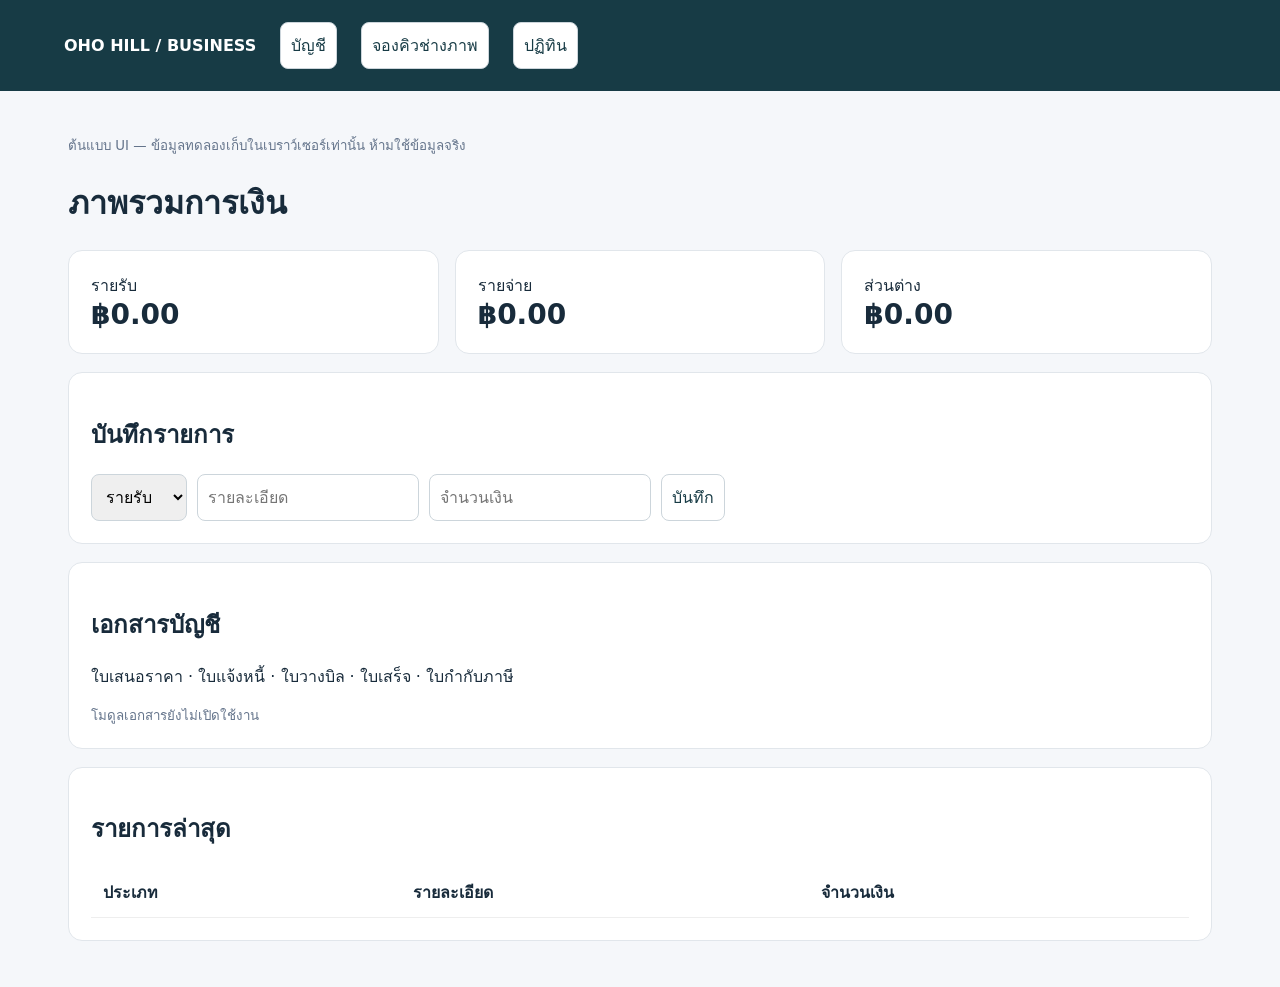
==== public/index.html @ e5176df1 "Add OHO HILL accounting and booking UI prototype" ====
<!doctype html><html lang="th"><meta charset="utf-8"><meta name="viewport" content="width=device-width,initial-scale=1"><title>OHO HILL</title><style>*{box-sizing:border-box}body{margin:0;background:#f5f7fa;color:#182b3b;font:16px system-ui}header{background:#173b45;color:white;padding:22px 5%;display:flex;align-items:center;gap:24px;flex-wrap:wrap}button,input,select{font:inherit;padding:10px;border:1px solid #ccd5db;border-radius:8px}button{cursor:pointer;background:white;color:#173b45}main{max-width:1200px;margin:auto;padding:28px}.grid{display:grid;grid-template-columns:repeat(auto-fit,minmax(190px,1fr));gap:16px}article,section{background:white;border:1px solid #e1e6eb;border-radius:14px;padding:22px;margin-bottom:18px}h1{font-size:32px}strong{font-size:28px}form{display:flex;flex-wrap:wrap;gap:10px}table{width:100%;border-collapse:collapse}td,th{text-align:left;padding:12px;border-bottom:1px solid #eee}.scroll{overflow:auto}small{color:#64748b}a{color:#087b75}</style><header><b>OHO HILL / BUSINESS</b><button onclick="show('account')">บัญชี</button><button onclick="show('booking')">จองคิวช่างภาพ</button><button onclick="show('calendar')">ปฏิทิน</button></header><main><p><small>ต้นแบบ UI — ข้อมูลทดลองเก็บในเบราว์เซอร์เท่านั้น ห้ามใช้ข้อมูลจริง</small></p><div id="account"><h1>ภาพรวมการเงิน</h1><div class="grid" id="stats"></div><section><h2>บันทึกรายการ</h2><form id="entry"><select name="type"><option>รายรับ</option><option>รายจ่าย</option></select><input name="name" required placeholder="รายละเอียด"><input name="amount" required type="number" min="0.01" step=".01" placeholder="จำนวนเงิน"><button>บันทึก</button></form></section><section><h2>เอกสารบัญชี</h2><p>ใบเสนอราคา · ใบแจ้งหนี้ · ใบวางบิล · ใบเสร็จ · ใบกำกับภาษี</p><small>โมดูลเอกสารยังไม่เปิดใช้งาน</small></section><section class="scroll"><h2>รายการล่าสุด</h2><table><thead><tr><th>ประเภท</th><th>รายละเอียด</th><th>จำนวนเงิน</th></tr></thead><tbody id="rows"></tbody></table></section></div><div id="booking" hidden><h1>จองคิวช่างภาพ</h1><section><form id="book"><input name="job" required placeholder="ชื่องาน"><input name="crew" required placeholder="ชื่อช่างภาพ"><input name="date" required type="date"><button>เพิ่มคิว</button></form></section><section id="jobs"></section></div><div id="calendar" hidden><h1>ปฏิทินงาน</h1><section><a href="https://calendar.google.com/" target="_blank" rel="noopener">เปิด Google Calendar</a><p>ยังไม่ได้เชื่อมซิงค์อัตโนมัติ</p></section></div></main><script>const $=id=>document.getElementById(id);function show(id){['account','booking','calendar'].forEach(x=>$(x).hidden=x!==id)}let entries=JSON.parse(localStorage.getItem('oho-demo-entries')||'[]'),jobs=JSON.parse(localStorage.getItem('oho-demo-jobs')||'[]');const money=n=>Number(n).toLocaleString('th-TH',{style:'currency',currency:'THB'});function render(){let a=entries.filter(x=>x.type==='รายรับ').reduce((s,x)=>s+Number(x.amount),0),b=entries.filter(x=>x.type==='รายจ่าย').reduce((s,x)=>s+Number(x.amount),0);$('stats').replaceChildren(...[['รายรับ',a],['รายจ่าย',b],['ส่วนต่าง',a-b]].map(([k,v])=>{let e=document.createElement('article');e.append(k,document.createElement('br'));let s=document.createElement('strong');s.textContent=money(v);e.append(s);return e}));$('rows').replaceChildren(...entries.map(x=>{let tr=document.createElement('tr');[x.type,x.name,money(x.amount)].forEach(v=>{let td=document.createElement('td');td.textContent=v;tr.append(td)});return tr}));$('jobs').replaceChildren(...jobs.map(x=>{let p=document.createElement('p');p.textContent=x.date+' • '+x.job+' • '+x.crew;return p}))} $('entry').onsubmit=e=>{e.preventDefault();entries.unshift(Object.fromEntries(new FormData(e.target)));localStorage.setItem('oho-demo-entries',JSON.stringify(entries));e.target.reset();render()};$('book').onsubmit=e=>{e.preventDefault();let x=Object.fromEntries(new FormData(e.target));if(jobs.some(j=>j.date===x.date&&j.crew.trim().toLowerCase()===x.crew.trim().toLowerCase()))return alert('ช่างภาพมีคิวแล้ว');jobs.push(x);localStorage.setItem('oho-demo-jobs',JSON.stringify(jobs));e.target.reset();render()};render()</script></html>
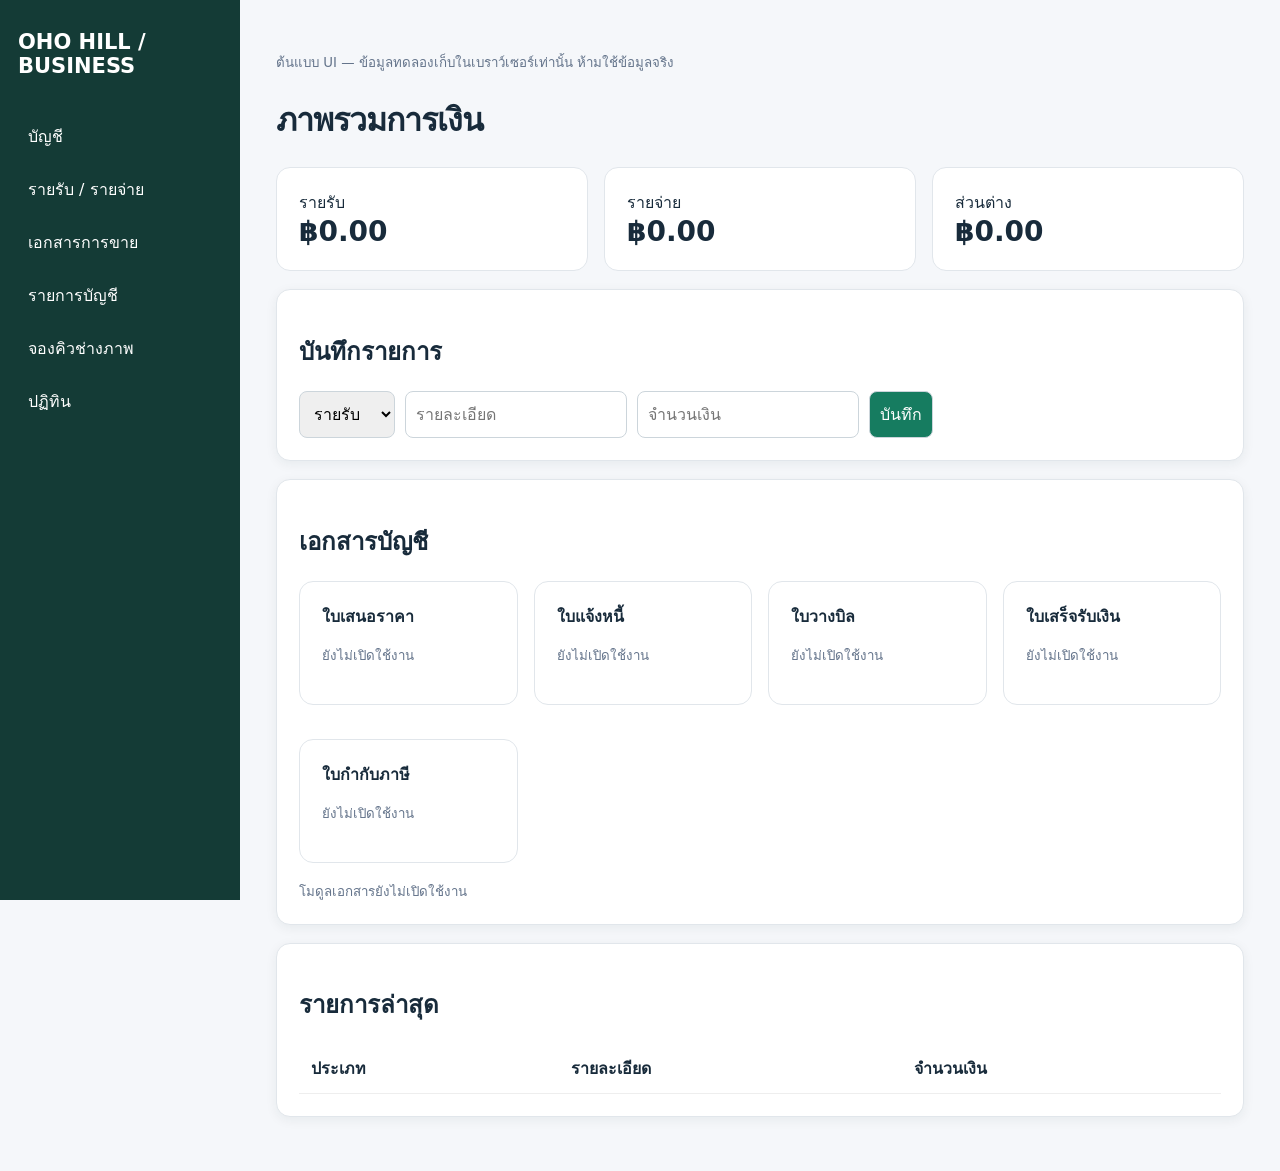
==== commit 73a193bb: "Prioritize accounting workspace with sidebar and sales document navigation" ====
--- a/public/index.html
+++ b/public/index.html
@@ -1 +1 @@
-<!doctype html><html lang="th"><meta charset="utf-8"><meta name="viewport" content="width=device-width,initial-scale=1"><title>OHO HILL</title><style>*{box-sizing:border-box}body{margin:0;background:#f5f7fa;color:#182b3b;font:16px system-ui}header{background:#173b45;color:white;padding:22px 5%;display:flex;align-items:center;gap:24px;flex-wrap:wrap}button,input,select{font:inherit;padding:10px;border:1px solid #ccd5db;border-radius:8px}button{cursor:pointer;background:white;color:#173b45}main{max-width:1200px;margin:auto;padding:28px}.grid{display:grid;grid-template-columns:repeat(auto-fit,minmax(190px,1fr));gap:16px}article,section{background:white;border:1px solid #e1e6eb;border-radius:14px;padding:22px;margin-bottom:18px}h1{font-size:32px}strong{font-size:28px}form{display:flex;flex-wrap:wrap;gap:10px}table{width:100%;border-collapse:collapse}td,th{text-align:left;padding:12px;border-bottom:1px solid #eee}.scroll{overflow:auto}small{color:#64748b}a{color:#087b75}</style><header><b>OHO HILL / BUSINESS</b><button onclick="show('account')">บัญชี</button><button onclick="show('booking')">จองคิวช่างภาพ</button><button onclick="show('calendar')">ปฏิทิน</button></header><main><p><small>ต้นแบบ UI — ข้อมูลทดลองเก็บในเบราว์เซอร์เท่านั้น ห้ามใช้ข้อมูลจริง</small></p><div id="account"><h1>ภาพรวมการเงิน</h1><div class="grid" id="stats"></div><section><h2>บันทึกรายการ</h2><form id="entry"><select name="type"><option>รายรับ</option><option>รายจ่าย</option></select><input name="name" required placeholder="รายละเอียด"><input name="amount" required type="number" min="0.01" step=".01" placeholder="จำนวนเงิน"><button>บันทึก</button></form></section><section><h2>เอกสารบัญชี</h2><p>ใบเสนอราคา · ใบแจ้งหนี้ · ใบวางบิล · ใบเสร็จ · ใบกำกับภาษี</p><small>โมดูลเอกสารยังไม่เปิดใช้งาน</small></section><section class="scroll"><h2>รายการล่าสุด</h2><table><thead><tr><th>ประเภท</th><th>รายละเอียด</th><th>จำนวนเงิน</th></tr></thead><tbody id="rows"></tbody></table></section></div><div id="booking" hidden><h1>จองคิวช่างภาพ</h1><section><form id="book"><input name="job" required placeholder="ชื่องาน"><input name="crew" required placeholder="ชื่อช่างภาพ"><input name="date" required type="date"><button>เพิ่มคิว</button></form></section><section id="jobs"></section></div><div id="calendar" hidden><h1>ปฏิทินงาน</h1><section><a href="https://calendar.google.com/" target="_blank" rel="noopener">เปิด Google Calendar</a><p>ยังไม่ได้เชื่อมซิงค์อัตโนมัติ</p></section></div></main><script>const $=id=>document.getElementById(id);function show(id){['account','booking','calendar'].forEach(x=>$(x).hidden=x!==id)}let entries=JSON.parse(localStorage.getItem('oho-demo-entries')||'[]'),jobs=JSON.parse(localStorage.getItem('oho-demo-jobs')||'[]');const money=n=>Number(n).toLocaleString('th-TH',{style:'currency',currency:'THB'});function render(){let a=entries.filter(x=>x.type==='รายรับ').reduce((s,x)=>s+Number(x.amount),0),b=entries.filter(x=>x.type==='รายจ่าย').reduce((s,x)=>s+Number(x.amount),0);$('stats').replaceChildren(...[['รายรับ',a],['รายจ่าย',b],['ส่วนต่าง',a-b]].map(([k,v])=>{let e=document.createElement('article');e.append(k,document.createElement('br'));let s=document.createElement('strong');s.textContent=money(v);e.append(s);return e}));$('rows').replaceChildren(...entries.map(x=>{let tr=document.createElement('tr');[x.type,x.name,money(x.amount)].forEach(v=>{let td=document.createElement('td');td.textContent=v;tr.append(td)});return tr}));$('jobs').replaceChildren(...jobs.map(x=>{let p=document.createElement('p');p.textContent=x.date+' • '+x.job+' • '+x.crew;return p}))} $('entry').onsubmit=e=>{e.preventDefault();entries.unshift(Object.fromEntries(new FormData(e.target)));localStorage.setItem('oho-demo-entries',JSON.stringify(entries));e.target.reset();render()};$('book').onsubmit=e=>{e.preventDefault();let x=Object.fromEntries(new FormData(e.target));if(jobs.some(j=>j.date===x.date&&j.crew.trim().toLowerCase()===x.crew.trim().toLowerCase()))return alert('ช่างภาพมีคิวแล้ว');jobs.push(x);localStorage.setItem('oho-demo-jobs',JSON.stringify(jobs));e.target.reset();render()};render()</script></html>+<!doctype html><html lang="th"><meta charset="utf-8"><meta name="viewport" content="width=device-width,initial-scale=1"><title>OHO HILL</title><style>*{box-sizing:border-box}body{margin:0;background:#f5f7fa;color:#182b3b;font:16px system-ui}header{background:#173b45;color:white;padding:22px 5%;display:flex;align-items:center;gap:24px;flex-wrap:wrap}button,input,select{font:inherit;padding:10px;border:1px solid #ccd5db;border-radius:8px}button{cursor:pointer;background:white;color:#173b45}main{max-width:1200px;margin:auto;padding:28px}.grid{display:grid;grid-template-columns:repeat(auto-fit,minmax(190px,1fr));gap:16px}article,section{background:white;border:1px solid #e1e6eb;border-radius:14px;padding:22px;margin-bottom:18px}h1{font-size:32px}strong{font-size:28px}form{display:flex;flex-wrap:wrap;gap:10px}table{width:100%;border-collapse:collapse}td,th{text-align:left;padding:12px;border-bottom:1px solid #eee}.scroll{overflow:auto}small{color:#64748b}a{color:#087b75}header{position:fixed;inset:0 auto 0 0;width:240px;display:flex;flex-direction:column;align-items:stretch;justify-content:flex-start;padding:30px 18px;gap:8px;background:#143b36}header b{margin-bottom:28px;font-size:21px}header button{background:transparent;color:white;border:0;text-align:left}header button:hover{background:#ffffff22}main{margin-left:240px;max-width:none;padding:36px}section{box-shadow:0 3px 12px #142b3610}h1{letter-spacing:-1px}form button{background:#167c60;color:white} @media(max-width:700px){header{position:static;width:auto;flex-direction:row;flex-wrap:wrap;padding:14px}header b{width:100%;margin:0}main{margin:0;padding:16px}}</style><header><b>OHO HILL / BUSINESS</b><button onclick="show('account')">บัญชี</button><button onclick="show('account');document.getElementById('entry').scrollIntoView()">รายรับ / รายจ่าย</button><button onclick="show('account');document.getElementById('docs').scrollIntoView()">เอกสารการขาย</button><button onclick="show('account');document.getElementById('rows').scrollIntoView()">รายการบัญชี</button><button onclick="show('booking')">จองคิวช่างภาพ</button><button onclick="show('calendar')">ปฏิทิน</button></header><main><p><small>ต้นแบบ UI — ข้อมูลทดลองเก็บในเบราว์เซอร์เท่านั้น ห้ามใช้ข้อมูลจริง</small></p><div id="account"><h1>ภาพรวมการเงิน</h1><div class="grid" id="stats"></div><section><h2>บันทึกรายการ</h2><form id="entry"><select name="type"><option>รายรับ</option><option>รายจ่าย</option></select><input name="name" required placeholder="รายละเอียด"><input name="amount" required type="number" min="0.01" step=".01" placeholder="จำนวนเงิน"><button>บันทึก</button></form></section><section id="docs"><h2>เอกสารบัญชี</h2><div class="grid"><article><b>ใบเสนอราคา</b><p><small>ยังไม่เปิดใช้งาน</small></p></article><article><b>ใบแจ้งหนี้</b><p><small>ยังไม่เปิดใช้งาน</small></p></article><article><b>ใบวางบิล</b><p><small>ยังไม่เปิดใช้งาน</small></p></article><article><b>ใบเสร็จรับเงิน</b><p><small>ยังไม่เปิดใช้งาน</small></p></article><article><b>ใบกำกับภาษี</b><p><small>ยังไม่เปิดใช้งาน</small></p></article></div><small>โมดูลเอกสารยังไม่เปิดใช้งาน</small></section><section class="scroll"><h2>รายการล่าสุด</h2><table><thead><tr><th>ประเภท</th><th>รายละเอียด</th><th>จำนวนเงิน</th></tr></thead><tbody id="rows"></tbody></table></section></div><div id="booking" hidden><h1>จองคิวช่างภาพ</h1><section><form id="book"><input name="job" required placeholder="ชื่องาน"><input name="crew" required placeholder="ชื่อช่างภาพ"><input name="date" required type="date"><button>เพิ่มคิว</button></form></section><section id="jobs"></section></div><div id="calendar" hidden><h1>ปฏิทินงาน</h1><section><a href="https://calendar.google.com/" target="_blank" rel="noopener">เปิด Google Calendar</a><p>ยังไม่ได้เชื่อมซิงค์อัตโนมัติ</p></section></div></main><script>const $=id=>document.getElementById(id);function show(id){['account','booking','calendar'].forEach(x=>$(x).hidden=x!==id)}let entries=JSON.parse(localStorage.getItem('oho-demo-entries')||'[]'),jobs=JSON.parse(localStorage.getItem('oho-demo-jobs')||'[]');const money=n=>Number(n).toLocaleString('th-TH',{style:'currency',currency:'THB'});function render(){let a=entries.filter(x=>x.type==='รายรับ').reduce((s,x)=>s+Number(x.amount),0),b=entries.filter(x=>x.type==='รายจ่าย').reduce((s,x)=>s+Number(x.amount),0);$('stats').replaceChildren(...[['รายรับ',a],['รายจ่าย',b],['ส่วนต่าง',a-b]].map(([k,v])=>{let e=document.createElement('article');e.append(k,document.createElement('br'));let s=document.createElement('strong');s.textContent=money(v);e.append(s);return e}));$('rows').replaceChildren(...entries.map(x=>{let tr=document.createElement('tr');[x.type,x.name,money(x.amount)].forEach(v=>{let td=document.createElement('td');td.textContent=v;tr.append(td)});return tr}));$('jobs').replaceChildren(...jobs.map(x=>{let p=document.createElement('p');p.textContent=x.date+' • '+x.job+' • '+x.crew;return p}))} $('entry').onsubmit=e=>{e.preventDefault();entries.unshift(Object.fromEntries(new FormData(e.target)));localStorage.setItem('oho-demo-entries',JSON.stringify(entries));e.target.reset();render()};$('book').onsubmit=e=>{e.preventDefault();let x=Object.fromEntries(new FormData(e.target));if(jobs.some(j=>j.date===x.date&&j.crew.trim().toLowerCase()===x.crew.trim().toLowerCase()))return alert('ช่างภาพมีคิวแล้ว');jobs.push(x);localStorage.setItem('oho-demo-jobs',JSON.stringify(jobs));e.target.reset();render()};render()</script></html>
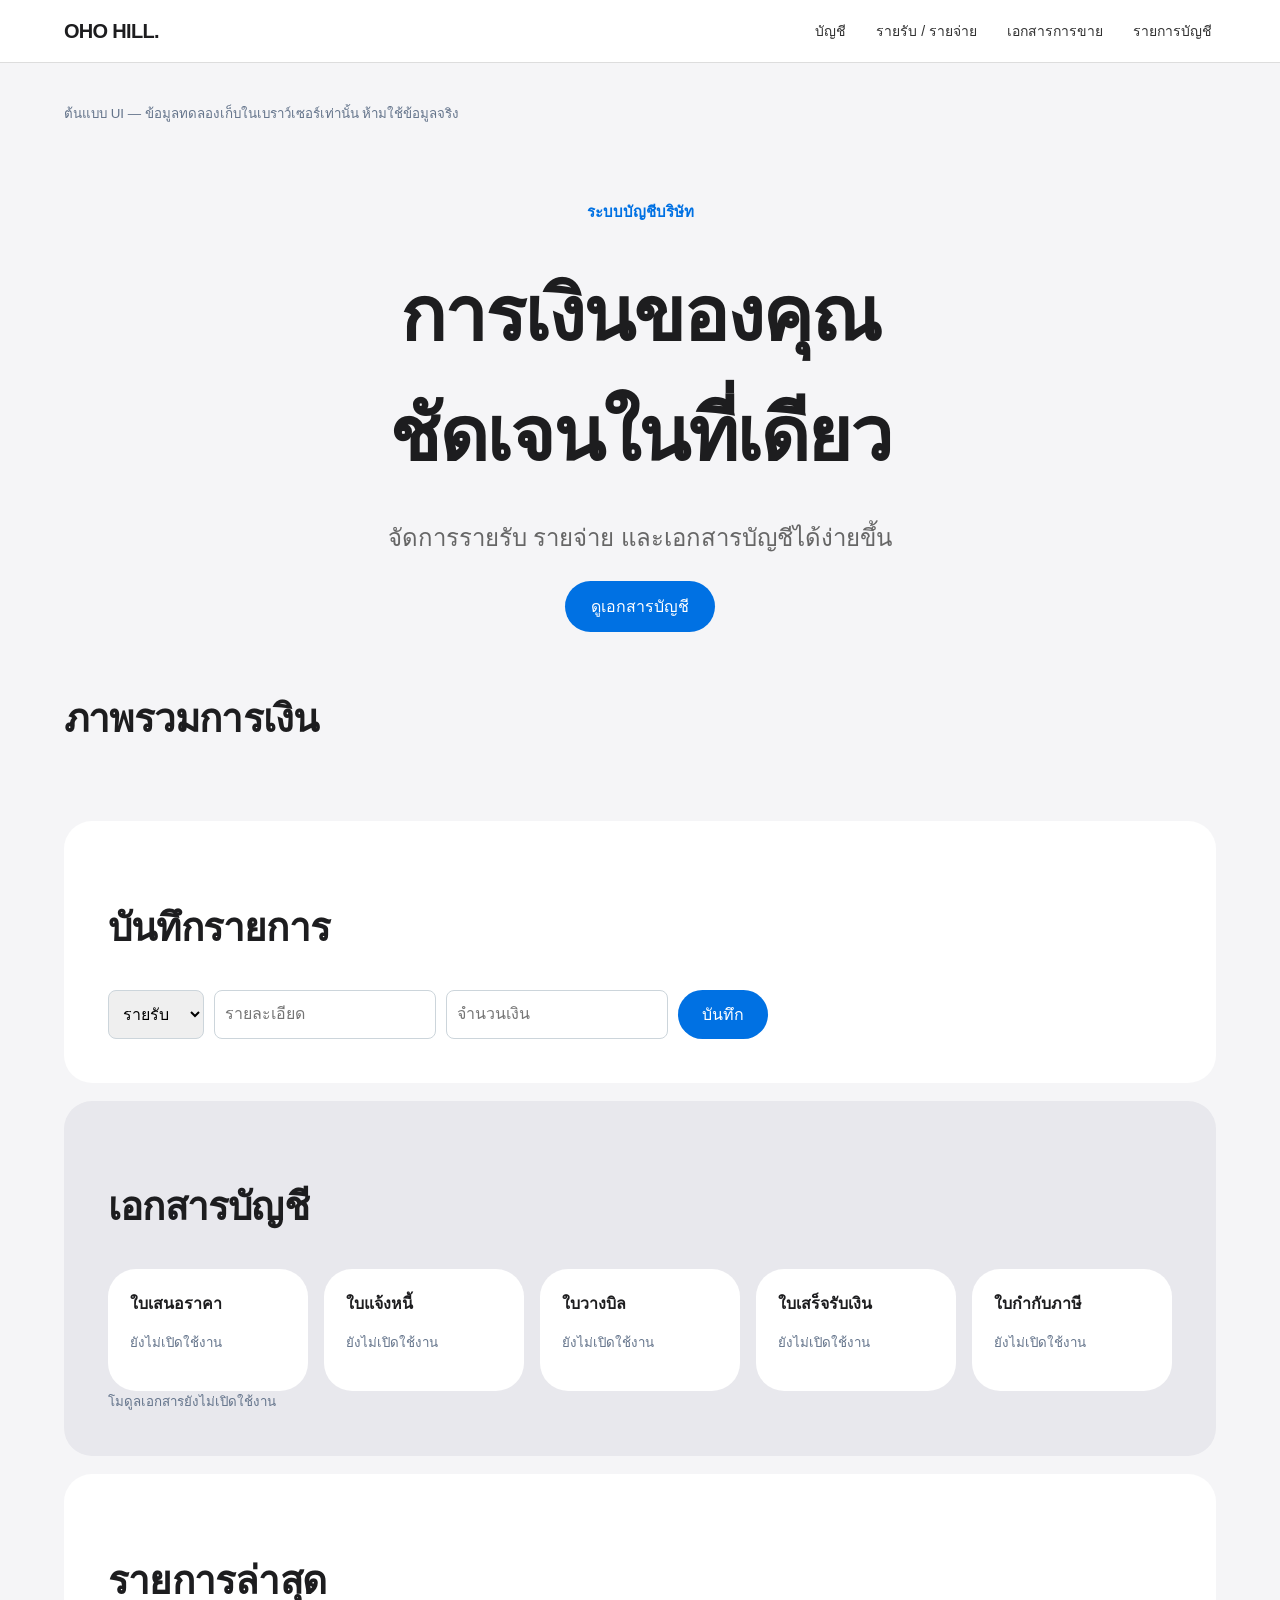
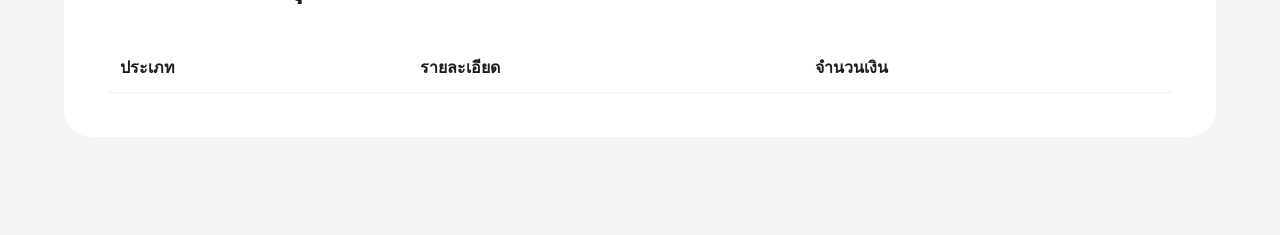
==== commit 7f71ad07: "Redesign Thai accounting homepage with Apple-inspired scrolling layout and motion" ====
--- a/public/index.html
+++ b/public/index.html
@@ -1 +1 @@
-<!doctype html><html lang="th"><meta charset="utf-8"><meta name="viewport" content="width=device-width,initial-scale=1"><title>OHO HILL</title><style>*{box-sizing:border-box}body{margin:0;background:#f5f7fa;color:#182b3b;font:16px system-ui}header{background:#173b45;color:white;padding:22px 5%;display:flex;align-items:center;gap:24px;flex-wrap:wrap}button,input,select{font:inherit;padding:10px;border:1px solid #ccd5db;border-radius:8px}button{cursor:pointer;background:white;color:#173b45}main{max-width:1200px;margin:auto;padding:28px}.grid{display:grid;grid-template-columns:repeat(auto-fit,minmax(190px,1fr));gap:16px}article,section{background:white;border:1px solid #e1e6eb;border-radius:14px;padding:22px;margin-bottom:18px}h1{font-size:32px}strong{font-size:28px}form{display:flex;flex-wrap:wrap;gap:10px}table{width:100%;border-collapse:collapse}td,th{text-align:left;padding:12px;border-bottom:1px solid #eee}.scroll{overflow:auto}small{color:#64748b}a{color:#087b75}header{position:fixed;inset:0 auto 0 0;width:240px;display:flex;flex-direction:column;align-items:stretch;justify-content:flex-start;padding:30px 18px;gap:8px;background:#143b36}header b{margin-bottom:28px;font-size:21px}header button{background:transparent;color:white;border:0;text-align:left}header button:hover{background:#ffffff22}main{margin-left:240px;max-width:none;padding:36px}section{box-shadow:0 3px 12px #142b3610}h1{letter-spacing:-1px}form button{background:#167c60;color:white} @media(max-width:700px){header{position:static;width:auto;flex-direction:row;flex-wrap:wrap;padding:14px}header b{width:100%;margin:0}main{margin:0;padding:16px}}</style><header><b>OHO HILL / BUSINESS</b><button onclick="show('account')">บัญชี</button><button onclick="show('account');document.getElementById('entry').scrollIntoView()">รายรับ / รายจ่าย</button><button onclick="show('account');document.getElementById('docs').scrollIntoView()">เอกสารการขาย</button><button onclick="show('account');document.getElementById('rows').scrollIntoView()">รายการบัญชี</button><button onclick="show('booking')">จองคิวช่างภาพ</button><button onclick="show('calendar')">ปฏิทิน</button></header><main><p><small>ต้นแบบ UI — ข้อมูลทดลองเก็บในเบราว์เซอร์เท่านั้น ห้ามใช้ข้อมูลจริง</small></p><div id="account"><h1>ภาพรวมการเงิน</h1><div class="grid" id="stats"></div><section><h2>บันทึกรายการ</h2><form id="entry"><select name="type"><option>รายรับ</option><option>รายจ่าย</option></select><input name="name" required placeholder="รายละเอียด"><input name="amount" required type="number" min="0.01" step=".01" placeholder="จำนวนเงิน"><button>บันทึก</button></form></section><section id="docs"><h2>เอกสารบัญชี</h2><div class="grid"><article><b>ใบเสนอราคา</b><p><small>ยังไม่เปิดใช้งาน</small></p></article><article><b>ใบแจ้งหนี้</b><p><small>ยังไม่เปิดใช้งาน</small></p></article><article><b>ใบวางบิล</b><p><small>ยังไม่เปิดใช้งาน</small></p></article><article><b>ใบเสร็จรับเงิน</b><p><small>ยังไม่เปิดใช้งาน</small></p></article><article><b>ใบกำกับภาษี</b><p><small>ยังไม่เปิดใช้งาน</small></p></article></div><small>โมดูลเอกสารยังไม่เปิดใช้งาน</small></section><section class="scroll"><h2>รายการล่าสุด</h2><table><thead><tr><th>ประเภท</th><th>รายละเอียด</th><th>จำนวนเงิน</th></tr></thead><tbody id="rows"></tbody></table></section></div><div id="booking" hidden><h1>จองคิวช่างภาพ</h1><section><form id="book"><input name="job" required placeholder="ชื่องาน"><input name="crew" required placeholder="ชื่อช่างภาพ"><input name="date" required type="date"><button>เพิ่มคิว</button></form></section><section id="jobs"></section></div><div id="calendar" hidden><h1>ปฏิทินงาน</h1><section><a href="https://calendar.google.com/" target="_blank" rel="noopener">เปิด Google Calendar</a><p>ยังไม่ได้เชื่อมซิงค์อัตโนมัติ</p></section></div></main><script>const $=id=>document.getElementById(id);function show(id){['account','booking','calendar'].forEach(x=>$(x).hidden=x!==id)}let entries=JSON.parse(localStorage.getItem('oho-demo-entries')||'[]'),jobs=JSON.parse(localStorage.getItem('oho-demo-jobs')||'[]');const money=n=>Number(n).toLocaleString('th-TH',{style:'currency',currency:'THB'});function render(){let a=entries.filter(x=>x.type==='รายรับ').reduce((s,x)=>s+Number(x.amount),0),b=entries.filter(x=>x.type==='รายจ่าย').reduce((s,x)=>s+Number(x.amount),0);$('stats').replaceChildren(...[['รายรับ',a],['รายจ่าย',b],['ส่วนต่าง',a-b]].map(([k,v])=>{let e=document.createElement('article');e.append(k,document.createElement('br'));let s=document.createElement('strong');s.textContent=money(v);e.append(s);return e}));$('rows').replaceChildren(...entries.map(x=>{let tr=document.createElement('tr');[x.type,x.name,money(x.amount)].forEach(v=>{let td=document.createElement('td');td.textContent=v;tr.append(td)});return tr}));$('jobs').replaceChildren(...jobs.map(x=>{let p=document.createElement('p');p.textContent=x.date+' • '+x.job+' • '+x.crew;return p}))} $('entry').onsubmit=e=>{e.preventDefault();entries.unshift(Object.fromEntries(new FormData(e.target)));localStorage.setItem('oho-demo-entries',JSON.stringify(entries));e.target.reset();render()};$('book').onsubmit=e=>{e.preventDefault();let x=Object.fromEntries(new FormData(e.target));if(jobs.some(j=>j.date===x.date&&j.crew.trim().toLowerCase()===x.crew.trim().toLowerCase()))return alert('ช่างภาพมีคิวแล้ว');jobs.push(x);localStorage.setItem('oho-demo-jobs',JSON.stringify(jobs));e.target.reset();render()};render()</script></html>+<!doctype html><html lang="th"><meta charset="utf-8"><meta name="viewport" content="width=device-width,initial-scale=1"><title>OHO HILL</title><style>*{box-sizing:border-box}body{margin:0;background:#f5f7fa;color:#182b3b;font:16px system-ui}header{background:#173b45;color:white;padding:22px 5%;display:flex;align-items:center;gap:24px;flex-wrap:wrap}button,input,select{font:inherit;padding:10px;border:1px solid #ccd5db;border-radius:8px}button{cursor:pointer;background:white;color:#173b45}main{max-width:1200px;margin:auto;padding:28px}.grid{display:grid;grid-template-columns:repeat(auto-fit,minmax(190px,1fr));gap:16px}article,section{background:white;border:1px solid #e1e6eb;border-radius:14px;padding:22px;margin-bottom:18px}h1{font-size:32px}strong{font-size:28px}form{display:flex;flex-wrap:wrap;gap:10px}table{width:100%;border-collapse:collapse}td,th{text-align:left;padding:12px;border-bottom:1px solid #eee}.scroll{overflow:auto}small{color:#64748b}a{color:#087b75}header{position:fixed;inset:0 auto 0 0;width:240px;display:flex;flex-direction:column;align-items:stretch;justify-content:flex-start;padding:30px 18px;gap:8px;background:#143b36}header b{margin-bottom:28px;font-size:21px}header button{background:transparent;color:white;border:0;text-align:left}header button:hover{background:#ffffff22}main{margin-left:240px;max-width:none;padding:36px}section{box-shadow:0 3px 12px #142b3610}h1{letter-spacing:-1px}form button{background:#167c60;color:white} @media(max-width:700px){header{position:static;width:auto;flex-direction:row;flex-wrap:wrap;padding:14px}header b{width:100%;margin:0}main{margin:0;padding:16px}}body{background:#f5f5f7;color:#1d1d1f;font-family:-apple-system,BlinkMacSystemFont,"Helvetica Neue",Arial,sans-serif}header{position:sticky;top:0;z-index:10;width:auto;inset:0 0 auto;flex-direction:row;align-items:center;justify-content:center;gap:22px;padding:12px 5%;background:#ffffffeb;backdrop-filter:blur(20px);border-bottom:1px solid #ddd;color:#1d1d1f}header b{margin:0 auto 0 0;font-size:20px;letter-spacing:-.7px}header button{color:#333;background:transparent;font-size:14px;padding:8px 4px}header button:hover{color:#0071e3;background:transparent}main{margin:0 auto;max-width:1440px;padding:24px 5% 80px}h1{font-size:clamp(36px,6vw,76px);letter-spacing:-2px;margin:30px 0 12px}h2{font-size:clamp(24px,3vw,40px);letter-spacing:-.8px}article,section{border:0;border-radius:28px;box-shadow:none;padding:clamp(20px,4vw,44px);scroll-margin-top:100px}#stats{gap:18px;margin:36px 0}#stats article{background:#fff;min-height:170px;display:flex;flex-direction:column;justify-content:center}#stats article:first-child{background:#171719;color:white}strong{font-size:clamp(25px,3vw,48px);letter-spacing:-1px}form button{background:#0071e3;border:0;border-radius:999px;padding:12px 24px}#docs{background:#e8e8ed}#docs article{padding:22px;margin:0} .hero{padding:60px 0 24px;text-align:center}.hero p{font-size:clamp(17px,2vw,24px);color:#666}.hero .eyebrow{font-size:15px;color:#0071e3;font-weight:700}.hero a{display:inline-block;background:#0071e3;color:white;border-radius:999px;padding:13px 26px;text-decoration:none}.reveal{opacity:0;transform:translateY(24px);transition:opacity .65s ease,transform .65s cubic-bezier(.2,.8,.2,1)}.reveal.visible{opacity:1;transform:none}@media(prefers-reduced-motion:reduce){.reveal{opacity:1;transform:none;transition:none}}@media(max-width:700px){header{gap:10px;justify-content:flex-start;overflow:auto;flex-wrap:nowrap}header b{width:auto;white-space:nowrap}header button{white-space:nowrap}main{padding:16px}.hero{padding:25px 0}#stats article{min-height:110px}form input,form select{width:100%}}</style><header><b>OHO HILL.</b><button onclick="show('account')">บัญชี</button><button onclick="show('account');document.getElementById('entry').scrollIntoView()">รายรับ / รายจ่าย</button><button onclick="show('account');document.getElementById('docs').scrollIntoView()">เอกสารการขาย</button><button onclick="show('account');document.getElementById('rows').scrollIntoView()">รายการบัญชี</button><button hidden onclick="show('booking')">จองคิวช่างภาพ</button><button hidden onclick="show('calendar')">ปฏิทิน</button></header><main><p><small>ต้นแบบ UI — ข้อมูลทดลองเก็บในเบราว์เซอร์เท่านั้น ห้ามใช้ข้อมูลจริง</small></p><div id="account"><div class="hero"><div class="eyebrow">ระบบบัญชีบริษัท</div><h1>การเงินของคุณ<br>ชัดเจนในที่เดียว</h1><p>จัดการรายรับ รายจ่าย และเอกสารบัญชีได้ง่ายขึ้น</p><a href="#docs">ดูเอกสารบัญชี</a></div><h2>ภาพรวมการเงิน</h2><div class="grid" id="stats"></div><section><h2>บันทึกรายการ</h2><form id="entry"><select name="type"><option>รายรับ</option><option>รายจ่าย</option></select><input name="name" required placeholder="รายละเอียด"><input name="amount" required type="number" min="0.01" step=".01" placeholder="จำนวนเงิน"><button>บันทึก</button></form></section><section id="docs"><h2>เอกสารบัญชี</h2><div class="grid"><article><b>ใบเสนอราคา</b><p><small>ยังไม่เปิดใช้งาน</small></p></article><article><b>ใบแจ้งหนี้</b><p><small>ยังไม่เปิดใช้งาน</small></p></article><article><b>ใบวางบิล</b><p><small>ยังไม่เปิดใช้งาน</small></p></article><article><b>ใบเสร็จรับเงิน</b><p><small>ยังไม่เปิดใช้งาน</small></p></article><article><b>ใบกำกับภาษี</b><p><small>ยังไม่เปิดใช้งาน</small></p></article></div><small>โมดูลเอกสารยังไม่เปิดใช้งาน</small></section><section class="scroll"><h2>รายการล่าสุด</h2><table><thead><tr><th>ประเภท</th><th>รายละเอียด</th><th>จำนวนเงิน</th></tr></thead><tbody id="rows"></tbody></table></section></div><div id="booking" hidden><h1>จองคิวช่างภาพ</h1><section><form id="book"><input name="job" required placeholder="ชื่องาน"><input name="crew" required placeholder="ชื่อช่างภาพ"><input name="date" required type="date"><button>เพิ่มคิว</button></form></section><section id="jobs"></section></div><div id="calendar" hidden><h1>ปฏิทินงาน</h1><section><a href="https://calendar.google.com/" target="_blank" rel="noopener">เปิด Google Calendar</a><p>ยังไม่ได้เชื่อมซิงค์อัตโนมัติ</p></section></div></main><script>const $=id=>document.getElementById(id);function show(id){['account','booking','calendar'].forEach(x=>$(x).hidden=x!==id)}let entries=JSON.parse(localStorage.getItem('oho-demo-entries')||'[]'),jobs=JSON.parse(localStorage.getItem('oho-demo-jobs')||'[]');const money=n=>Number(n).toLocaleString('th-TH',{style:'currency',currency:'THB'});function render(){let a=entries.filter(x=>x.type==='รายรับ').reduce((s,x)=>s+Number(x.amount),0),b=entries.filter(x=>x.type==='รายจ่าย').reduce((s,x)=>s+Number(x.amount),0);$('stats').replaceChildren(...[['รายรับ',a],['รายจ่าย',b],['ส่วนต่าง',a-b]].map(([k,v])=>{let e=document.createElement('article');e.append(k,document.createElement('br'));let s=document.createElement('strong');s.textContent=money(v);e.append(s);return e}));$('rows').replaceChildren(...entries.map(x=>{let tr=document.createElement('tr');[x.type,x.name,money(x.amount)].forEach(v=>{let td=document.createElement('td');td.textContent=v;tr.append(td)});return tr}));$('jobs').replaceChildren(...jobs.map(x=>{let p=document.createElement('p');p.textContent=x.date+' • '+x.job+' • '+x.crew;return p}))} $('entry').onsubmit=e=>{e.preventDefault();entries.unshift(Object.fromEntries(new FormData(e.target)));localStorage.setItem('oho-demo-entries',JSON.stringify(entries));e.target.reset();render()};$('book').onsubmit=e=>{e.preventDefault();let x=Object.fromEntries(new FormData(e.target));if(jobs.some(j=>j.date===x.date&&j.crew.trim().toLowerCase()===x.crew.trim().toLowerCase()))return alert('ช่างภาพมีคิวแล้ว');jobs.push(x);localStorage.setItem('oho-demo-jobs',JSON.stringify(jobs));e.target.reset();render()};render()if('IntersectionObserver' in window&&!matchMedia('(prefers-reduced-motion: reduce)').matches){const observer=new IntersectionObserver(items=>items.forEach(x=>{if(x.isIntersecting){x.target.classList.add('visible');observer.unobserve(x.target)}}),{threshold:.08});document.querySelectorAll('#account section,#stats,.hero').forEach(x=>{x.classList.add('reveal');observer.observe(x)})}</script></html>
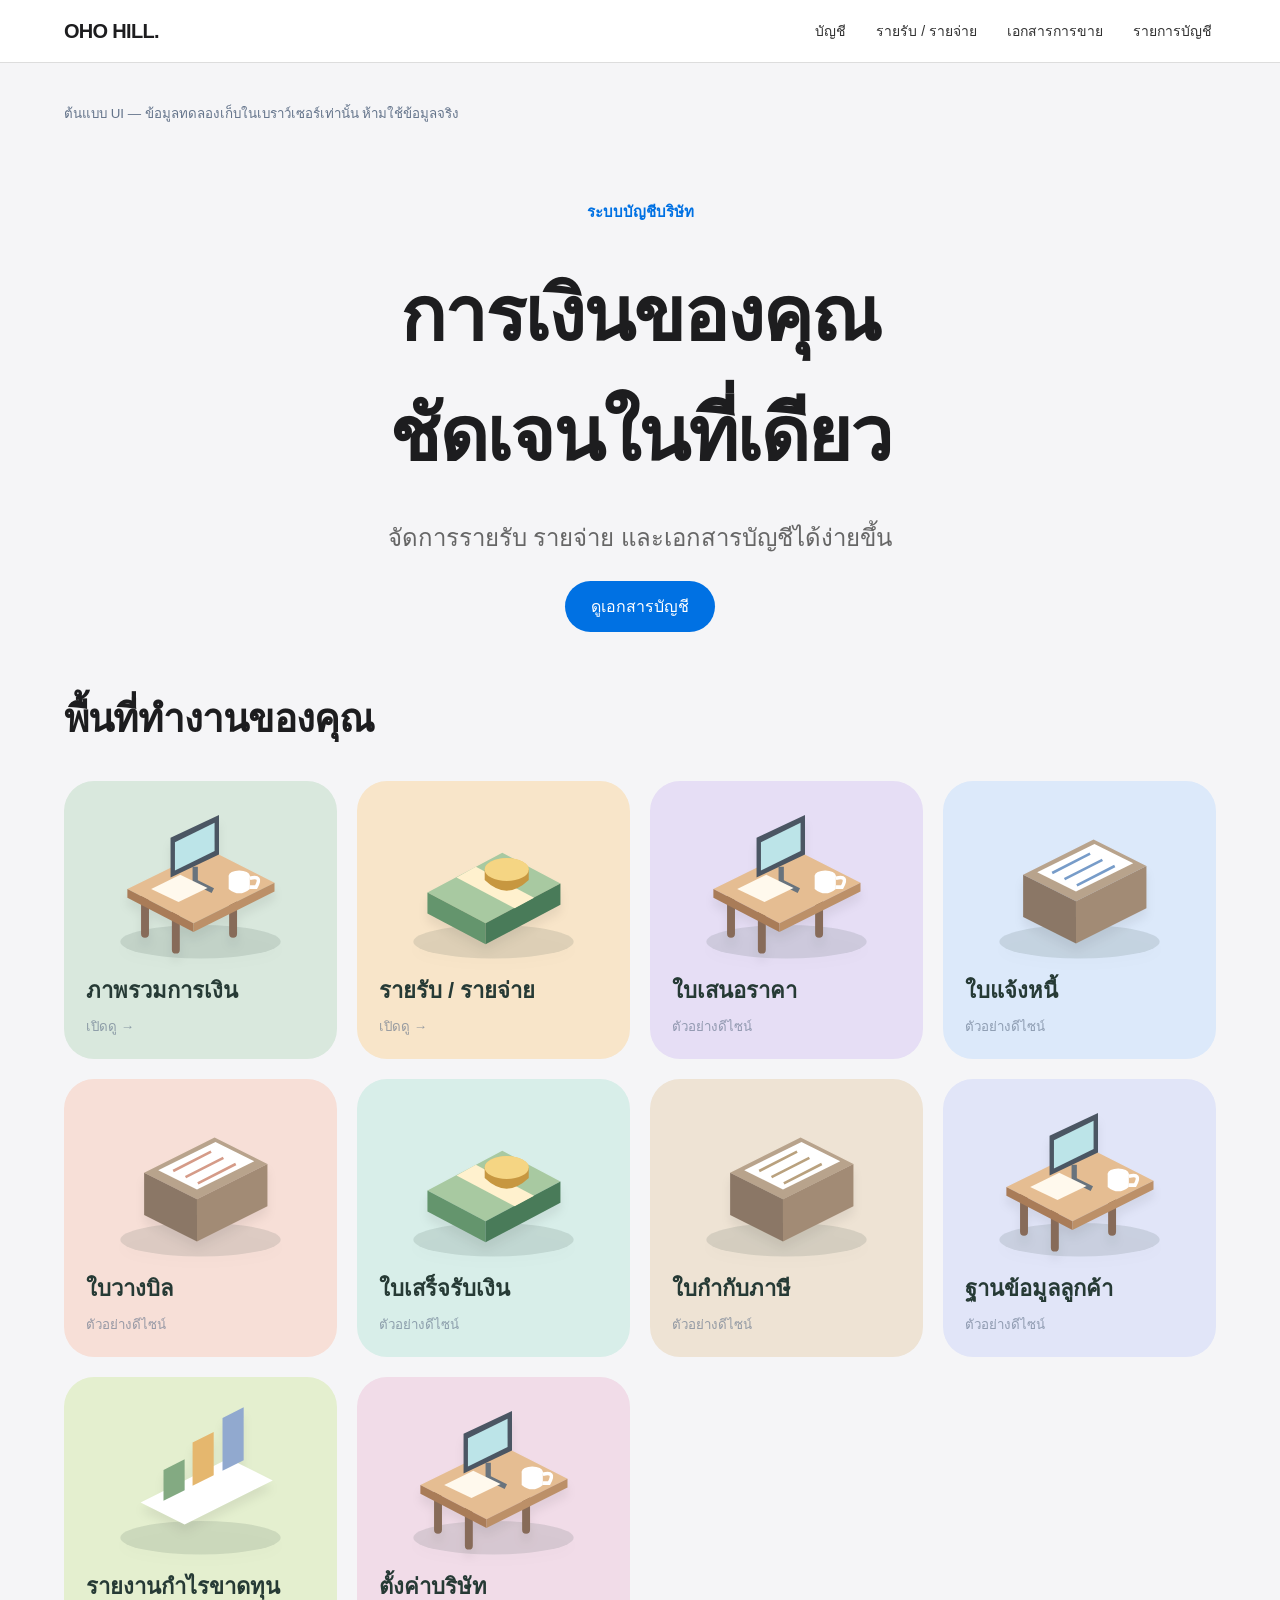
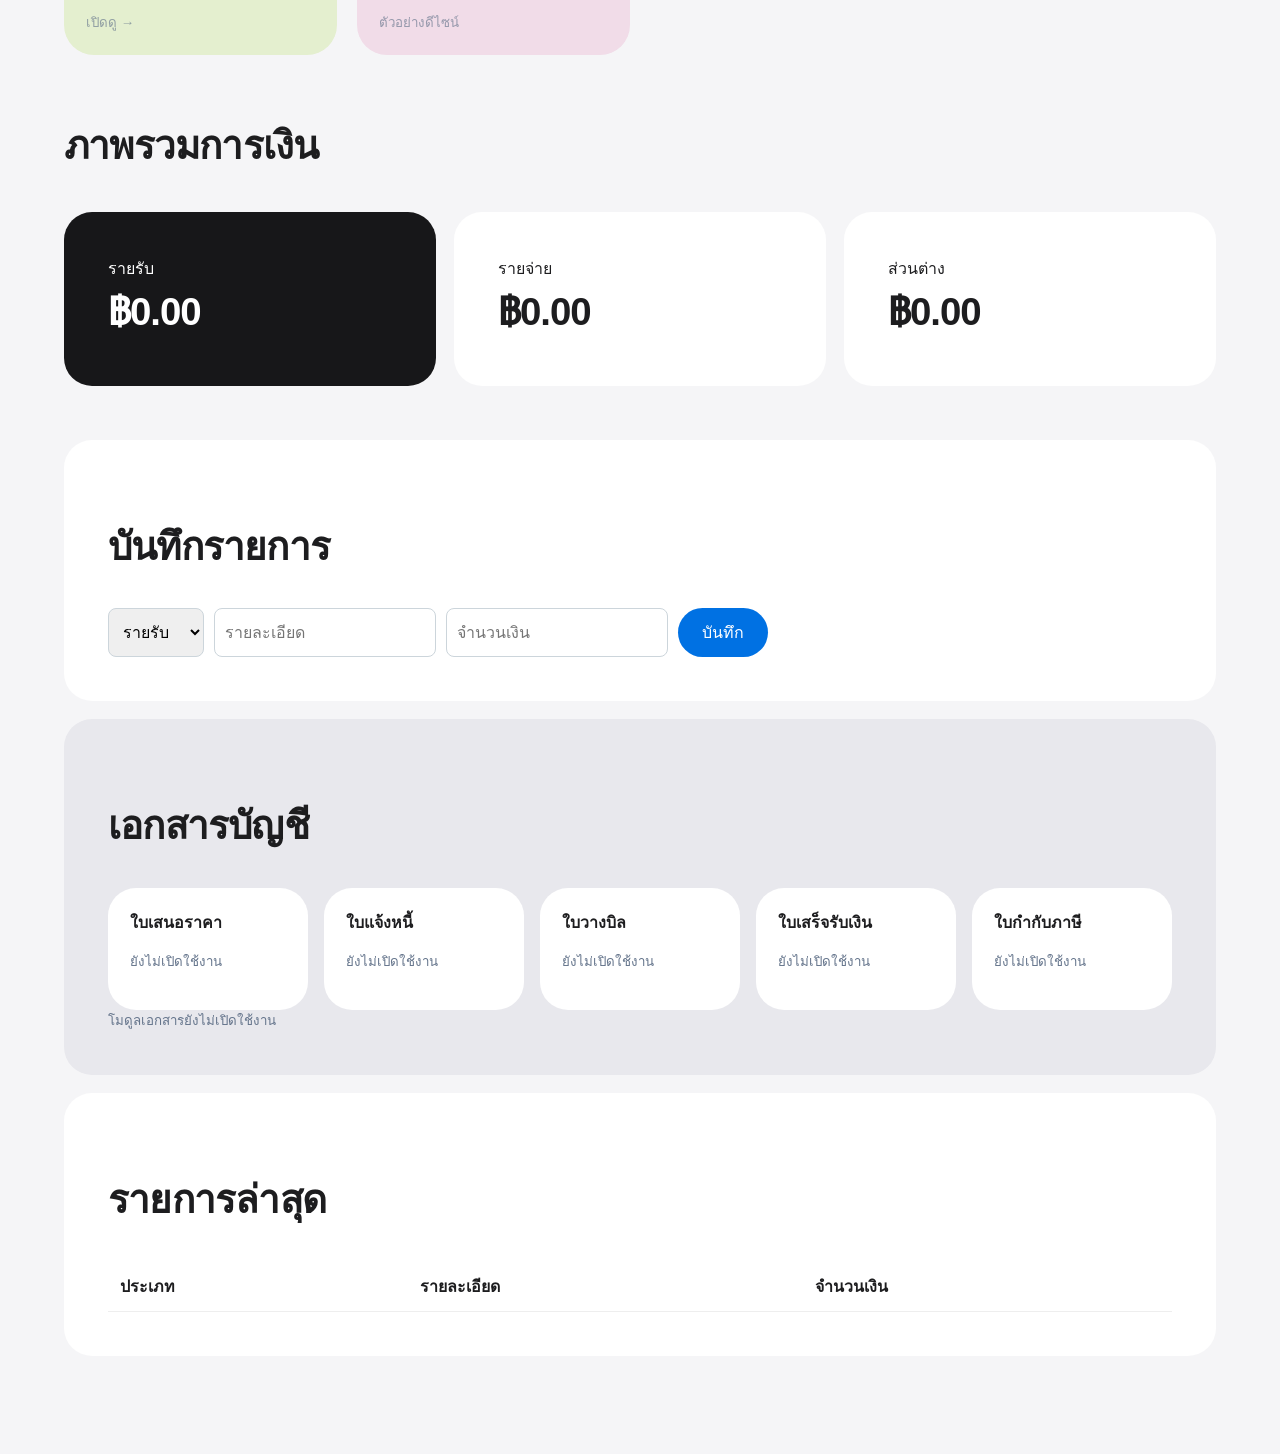
==== commit 8c1b05fc: "Add pastel isometric miniature workspace cards and fix dashboard script syntax" ====
--- a/public/index.html
+++ b/public/index.html
@@ -1 +1,2 @@
-<!doctype html><html lang="th"><meta charset="utf-8"><meta name="viewport" content="width=device-width,initial-scale=1"><title>OHO HILL</title><style>*{box-sizing:border-box}body{margin:0;background:#f5f7fa;color:#182b3b;font:16px system-ui}header{background:#173b45;color:white;padding:22px 5%;display:flex;align-items:center;gap:24px;flex-wrap:wrap}button,input,select{font:inherit;padding:10px;border:1px solid #ccd5db;border-radius:8px}button{cursor:pointer;background:white;color:#173b45}main{max-width:1200px;margin:auto;padding:28px}.grid{display:grid;grid-template-columns:repeat(auto-fit,minmax(190px,1fr));gap:16px}article,section{background:white;border:1px solid #e1e6eb;border-radius:14px;padding:22px;margin-bottom:18px}h1{font-size:32px}strong{font-size:28px}form{display:flex;flex-wrap:wrap;gap:10px}table{width:100%;border-collapse:collapse}td,th{text-align:left;padding:12px;border-bottom:1px solid #eee}.scroll{overflow:auto}small{color:#64748b}a{color:#087b75}header{position:fixed;inset:0 auto 0 0;width:240px;display:flex;flex-direction:column;align-items:stretch;justify-content:flex-start;padding:30px 18px;gap:8px;background:#143b36}header b{margin-bottom:28px;font-size:21px}header button{background:transparent;color:white;border:0;text-align:left}header button:hover{background:#ffffff22}main{margin-left:240px;max-width:none;padding:36px}section{box-shadow:0 3px 12px #142b3610}h1{letter-spacing:-1px}form button{background:#167c60;color:white} @media(max-width:700px){header{position:static;width:auto;flex-direction:row;flex-wrap:wrap;padding:14px}header b{width:100%;margin:0}main{margin:0;padding:16px}}body{background:#f5f5f7;color:#1d1d1f;font-family:-apple-system,BlinkMacSystemFont,"Helvetica Neue",Arial,sans-serif}header{position:sticky;top:0;z-index:10;width:auto;inset:0 0 auto;flex-direction:row;align-items:center;justify-content:center;gap:22px;padding:12px 5%;background:#ffffffeb;backdrop-filter:blur(20px);border-bottom:1px solid #ddd;color:#1d1d1f}header b{margin:0 auto 0 0;font-size:20px;letter-spacing:-.7px}header button{color:#333;background:transparent;font-size:14px;padding:8px 4px}header button:hover{color:#0071e3;background:transparent}main{margin:0 auto;max-width:1440px;padding:24px 5% 80px}h1{font-size:clamp(36px,6vw,76px);letter-spacing:-2px;margin:30px 0 12px}h2{font-size:clamp(24px,3vw,40px);letter-spacing:-.8px}article,section{border:0;border-radius:28px;box-shadow:none;padding:clamp(20px,4vw,44px);scroll-margin-top:100px}#stats{gap:18px;margin:36px 0}#stats article{background:#fff;min-height:170px;display:flex;flex-direction:column;justify-content:center}#stats article:first-child{background:#171719;color:white}strong{font-size:clamp(25px,3vw,48px);letter-spacing:-1px}form button{background:#0071e3;border:0;border-radius:999px;padding:12px 24px}#docs{background:#e8e8ed}#docs article{padding:22px;margin:0} .hero{padding:60px 0 24px;text-align:center}.hero p{font-size:clamp(17px,2vw,24px);color:#666}.hero .eyebrow{font-size:15px;color:#0071e3;font-weight:700}.hero a{display:inline-block;background:#0071e3;color:white;border-radius:999px;padding:13px 26px;text-decoration:none}.reveal{opacity:0;transform:translateY(24px);transition:opacity .65s ease,transform .65s cubic-bezier(.2,.8,.2,1)}.reveal.visible{opacity:1;transform:none}@media(prefers-reduced-motion:reduce){.reveal{opacity:1;transform:none;transition:none}}@media(max-width:700px){header{gap:10px;justify-content:flex-start;overflow:auto;flex-wrap:nowrap}header b{width:auto;white-space:nowrap}header button{white-space:nowrap}main{padding:16px}.hero{padding:25px 0}#stats article{min-height:110px}form input,form select{width:100%}}</style><header><b>OHO HILL.</b><button onclick="show('account')">บัญชี</button><button onclick="show('account');document.getElementById('entry').scrollIntoView()">รายรับ / รายจ่าย</button><button onclick="show('account');document.getElementById('docs').scrollIntoView()">เอกสารการขาย</button><button onclick="show('account');document.getElementById('rows').scrollIntoView()">รายการบัญชี</button><button hidden onclick="show('booking')">จองคิวช่างภาพ</button><button hidden onclick="show('calendar')">ปฏิทิน</button></header><main><p><small>ต้นแบบ UI — ข้อมูลทดลองเก็บในเบราว์เซอร์เท่านั้น ห้ามใช้ข้อมูลจริง</small></p><div id="account"><div class="hero"><div class="eyebrow">ระบบบัญชีบริษัท</div><h1>การเงินของคุณ<br>ชัดเจนในที่เดียว</h1><p>จัดการรายรับ รายจ่าย และเอกสารบัญชีได้ง่ายขึ้น</p><a href="#docs">ดูเอกสารบัญชี</a></div><h2>ภาพรวมการเงิน</h2><div class="grid" id="stats"></div><section><h2>บันทึกรายการ</h2><form id="entry"><select name="type"><option>รายรับ</option><option>รายจ่าย</option></select><input name="name" required placeholder="รายละเอียด"><input name="amount" required type="number" min="0.01" step=".01" placeholder="จำนวนเงิน"><button>บันทึก</button></form></section><section id="docs"><h2>เอกสารบัญชี</h2><div class="grid"><article><b>ใบเสนอราคา</b><p><small>ยังไม่เปิดใช้งาน</small></p></article><article><b>ใบแจ้งหนี้</b><p><small>ยังไม่เปิดใช้งาน</small></p></article><article><b>ใบวางบิล</b><p><small>ยังไม่เปิดใช้งาน</small></p></article><article><b>ใบเสร็จรับเงิน</b><p><small>ยังไม่เปิดใช้งาน</small></p></article><article><b>ใบกำกับภาษี</b><p><small>ยังไม่เปิดใช้งาน</small></p></article></div><small>โมดูลเอกสารยังไม่เปิดใช้งาน</small></section><section class="scroll"><h2>รายการล่าสุด</h2><table><thead><tr><th>ประเภท</th><th>รายละเอียด</th><th>จำนวนเงิน</th></tr></thead><tbody id="rows"></tbody></table></section></div><div id="booking" hidden><h1>จองคิวช่างภาพ</h1><section><form id="book"><input name="job" required placeholder="ชื่องาน"><input name="crew" required placeholder="ชื่อช่างภาพ"><input name="date" required type="date"><button>เพิ่มคิว</button></form></section><section id="jobs"></section></div><div id="calendar" hidden><h1>ปฏิทินงาน</h1><section><a href="https://calendar.google.com/" target="_blank" rel="noopener">เปิด Google Calendar</a><p>ยังไม่ได้เชื่อมซิงค์อัตโนมัติ</p></section></div></main><script>const $=id=>document.getElementById(id);function show(id){['account','booking','calendar'].forEach(x=>$(x).hidden=x!==id)}let entries=JSON.parse(localStorage.getItem('oho-demo-entries')||'[]'),jobs=JSON.parse(localStorage.getItem('oho-demo-jobs')||'[]');const money=n=>Number(n).toLocaleString('th-TH',{style:'currency',currency:'THB'});function render(){let a=entries.filter(x=>x.type==='รายรับ').reduce((s,x)=>s+Number(x.amount),0),b=entries.filter(x=>x.type==='รายจ่าย').reduce((s,x)=>s+Number(x.amount),0);$('stats').replaceChildren(...[['รายรับ',a],['รายจ่าย',b],['ส่วนต่าง',a-b]].map(([k,v])=>{let e=document.createElement('article');e.append(k,document.createElement('br'));let s=document.createElement('strong');s.textContent=money(v);e.append(s);return e}));$('rows').replaceChildren(...entries.map(x=>{let tr=document.createElement('tr');[x.type,x.name,money(x.amount)].forEach(v=>{let td=document.createElement('td');td.textContent=v;tr.append(td)});return tr}));$('jobs').replaceChildren(...jobs.map(x=>{let p=document.createElement('p');p.textContent=x.date+' • '+x.job+' • '+x.crew;return p}))} $('entry').onsubmit=e=>{e.preventDefault();entries.unshift(Object.fromEntries(new FormData(e.target)));localStorage.setItem('oho-demo-entries',JSON.stringify(entries));e.target.reset();render()};$('book').onsubmit=e=>{e.preventDefault();let x=Object.fromEntries(new FormData(e.target));if(jobs.some(j=>j.date===x.date&&j.crew.trim().toLowerCase()===x.crew.trim().toLowerCase()))return alert('ช่างภาพมีคิวแล้ว');jobs.push(x);localStorage.setItem('oho-demo-jobs',JSON.stringify(jobs));e.target.reset();render()};render()if('IntersectionObserver' in window&&!matchMedia('(prefers-reduced-motion: reduce)').matches){const observer=new IntersectionObserver(items=>items.forEach(x=>{if(x.isIntersecting){x.target.classList.add('visible');observer.unobserve(x.target)}}),{threshold:.08});document.querySelectorAll('#account section,#stats,.hero').forEach(x=>{x.classList.add('reveal');observer.observe(x)})}</script></html>+<!doctype html><html lang="th"><meta charset="utf-8"><meta name="viewport" content="width=device-width,initial-scale=1"><title>OHO HILL</title><style>*{box-sizing:border-box}body{margin:0;background:#f5f7fa;color:#182b3b;font:16px system-ui}header{background:#173b45;color:white;padding:22px 5%;display:flex;align-items:center;gap:24px;flex-wrap:wrap}button,input,select{font:inherit;padding:10px;border:1px solid #ccd5db;border-radius:8px}button{cursor:pointer;background:white;color:#173b45}main{max-width:1200px;margin:auto;padding:28px}.grid{display:grid;grid-template-columns:repeat(auto-fit,minmax(190px,1fr));gap:16px}article,section{background:white;border:1px solid #e1e6eb;border-radius:14px;padding:22px;margin-bottom:18px}h1{font-size:32px}strong{font-size:28px}form{display:flex;flex-wrap:wrap;gap:10px}table{width:100%;border-collapse:collapse}td,th{text-align:left;padding:12px;border-bottom:1px solid #eee}.scroll{overflow:auto}small{color:#64748b}a{color:#087b75}header{position:fixed;inset:0 auto 0 0;width:240px;display:flex;flex-direction:column;align-items:stretch;justify-content:flex-start;padding:30px 18px;gap:8px;background:#143b36}header b{margin-bottom:28px;font-size:21px}header button{background:transparent;color:white;border:0;text-align:left}header button:hover{background:#ffffff22}main{margin-left:240px;max-width:none;padding:36px}section{box-shadow:0 3px 12px #142b3610}h1{letter-spacing:-1px}form button{background:#167c60;color:white} @media(max-width:700px){header{position:static;width:auto;flex-direction:row;flex-wrap:wrap;padding:14px}header b{width:100%;margin:0}main{margin:0;padding:16px}}body{background:#f5f5f7;color:#1d1d1f;font-family:-apple-system,BlinkMacSystemFont,"Helvetica Neue",Arial,sans-serif}header{position:sticky;top:0;z-index:10;width:auto;inset:0 0 auto;flex-direction:row;align-items:center;justify-content:center;gap:22px;padding:12px 5%;background:#ffffffeb;backdrop-filter:blur(20px);border-bottom:1px solid #ddd;color:#1d1d1f}header b{margin:0 auto 0 0;font-size:20px;letter-spacing:-.7px}header button{color:#333;background:transparent;font-size:14px;padding:8px 4px}header button:hover{color:#0071e3;background:transparent}main{margin:0 auto;max-width:1440px;padding:24px 5% 80px}h1{font-size:clamp(36px,6vw,76px);letter-spacing:-2px;margin:30px 0 12px}h2{font-size:clamp(24px,3vw,40px);letter-spacing:-.8px}article,section{border:0;border-radius:28px;box-shadow:none;padding:clamp(20px,4vw,44px);scroll-margin-top:100px}#stats{gap:18px;margin:36px 0}#stats article{background:#fff;min-height:170px;display:flex;flex-direction:column;justify-content:center}#stats article:first-child{background:#171719;color:white}strong{font-size:clamp(25px,3vw,48px);letter-spacing:-1px}form button{background:#0071e3;border:0;border-radius:999px;padding:12px 24px}#docs{background:#e8e8ed}#docs article{padding:22px;margin:0} .hero{padding:60px 0 24px;text-align:center}.hero p{font-size:clamp(17px,2vw,24px);color:#666}.hero .eyebrow{font-size:15px;color:#0071e3;font-weight:700}.hero a{display:inline-block;background:#0071e3;color:white;border-radius:999px;padding:13px 26px;text-decoration:none}.reveal{opacity:0;transform:translateY(24px);transition:opacity .65s ease,transform .65s cubic-bezier(.2,.8,.2,1)}.reveal.visible{opacity:1;transform:none}@media(prefers-reduced-motion:reduce){.reveal{opacity:1;transform:none;transition:none}}@media(max-width:700px){header{gap:10px;justify-content:flex-start;overflow:auto;flex-wrap:nowrap}header b{width:auto;white-space:nowrap}header button{white-space:nowrap}main{padding:16px}.hero{padding:25px 0}#stats article{min-height:110px}form input,form select{width:100%}} .mini-grid{display:grid;grid-template-columns:repeat(auto-fit,minmax(220px,1fr));gap:20px;margin:30px 0 60px}.mini-card{background:var(--tile);border:0;border-radius:30px;text-align:left;padding:22px;color:#263a35;overflow:hidden;transition:transform .35s,box-shadow .35s;min-height:240px}.mini-card svg{display:block;width:100%;height:170px;transition:transform .5s;filter:drop-shadow(0 8px 5px #0001)}.mini-card span{display:block;font-size:22px;font-weight:700}.mini-card small{display:block;margin-top:8px;opacity:.65;transition:transform .3s,opacity .3s}.mini-card:hover,.mini-card:focus-visible{transform:translateY(-6px);box-shadow:0 18px 35px #0002}.mini-card:hover svg{transform:scale(1.09)}.mini-card:hover small{opacity:1;transform:translateX(5px)}@media(max-width:600px){.mini-grid{grid-template-columns:repeat(2,minmax(0,1fr));gap:10px}.mini-card{padding:12px;min-height:150px}.mini-card svg{height:100px}.mini-card span{font-size:16px}}@media(prefers-reduced-motion:reduce){.mini-card,.mini-card svg,.mini-card small{transition:none}}</style><header><b>OHO HILL.</b><button onclick="show('account')">บัญชี</button><button onclick="show('account');document.getElementById('entry').scrollIntoView()">รายรับ / รายจ่าย</button><button onclick="show('account');document.getElementById('docs').scrollIntoView()">เอกสารการขาย</button><button onclick="show('account');document.getElementById('rows').scrollIntoView()">รายการบัญชี</button><button hidden onclick="show('booking')">จองคิวช่างภาพ</button><button hidden onclick="show('calendar')">ปฏิทิน</button></header><main><p><small>ต้นแบบ UI — ข้อมูลทดลองเก็บในเบราว์เซอร์เท่านั้น ห้ามใช้ข้อมูลจริง</small></p><div id="account"><div class="hero"><div class="eyebrow">ระบบบัญชีบริษัท</div><h1>การเงินของคุณ<br>ชัดเจนในที่เดียว</h1><p>จัดการรายรับ รายจ่าย และเอกสารบัญชีได้ง่ายขึ้น</p><a href="#docs">ดูเอกสารบัญชี</a></div><h2>พื้นที่ทำงานของคุณ</h2><div class="mini-grid"><button type="button" class="mini-card" style="--tile:#d9e8dd" data-i="0"><svg viewBox="0 0 260 180" aria-hidden="true"><ellipse cx="130" cy="151" rx="91" ry="19" fill="#34483e" opacity=".13"/><path d="M67 100v42m100-42v42m-65-24v42" stroke="#876b59" stroke-width="9" stroke-linecap="round"/><path d="m47 91 92-45 75 38-92 46z" fill="#e5bd92"/><path d="m47 91 75 39v10L47 101z" fill="#a97c58"/><path d="m122 130 92-46v10l-92 46z" fill="#bc9068"/><path d="m96 78 0-45 55-26v45z" fill="#4b5663"/><path d="m101 38 45-22v32l-45 22z" fill="#bce4e8"/><path d="m124 66 0 17 20 10" stroke="#68737d" stroke-width="6" fill="none"/><path d="m74 91 33-16 31 15-33 16z" fill="#fff9ed"/><ellipse cx="174" cy="76" rx="12" ry="6" fill="#fff"/><path d="M162 76v15q12 10 24 0V76" fill="#fff"/><path d="M186 79q15-4 7 10h-7" fill="none" stroke="#fff" stroke-width="4"/></svg><span>ภาพรวมการเงิน</span><small>เปิดดู →</small></button><button type="button" class="mini-card" style="--tile:#f8e5c9" data-i="1"><svg viewBox="0 0 260 180" aria-hidden="true"><ellipse cx="130" cy="151" rx="91" ry="19" fill="#34483e" opacity=".13"/><path d="m55 95 85-45 66 35-85 45z" fill="#a8c9a1"/><path d="m55 95 66 35v24l-66-35z" fill="#64956d"/><path d="m121 130 85-45v24l-85 45z" fill="#497b59"/><path d="m88 78 66 35 22-12-66-35z" fill="#fff1ce"/><ellipse cx="145" cy="69" rx="25" ry="13" fill="#eac36a"/><path d="M120 69v12q25 24 50 0V69" fill="#c79740"/><ellipse cx="145" cy="69" rx="25" ry="13" fill="#f5d583"/></svg><span>รายรับ / รายจ่าย</span><small>เปิดดู →</small></button><button type="button" class="mini-card" style="--tile:#e6def5" data-i="2"><svg viewBox="0 0 260 180" aria-hidden="true"><ellipse cx="130" cy="151" rx="91" ry="19" fill="#34483e" opacity=".13"/><path d="M67 100v42m100-42v42m-65-24v42" stroke="#876b59" stroke-width="9" stroke-linecap="round"/><path d="m47 91 92-45 75 38-92 46z" fill="#e5bd92"/><path d="m47 91 75 39v10L47 101z" fill="#a97c58"/><path d="m122 130 92-46v10l-92 46z" fill="#bc9068"/><path d="m96 78 0-45 55-26v45z" fill="#4b5663"/><path d="m101 38 45-22v32l-45 22z" fill="#bce4e8"/><path d="m124 66 0 17 20 10" stroke="#68737d" stroke-width="6" fill="none"/><path d="m74 91 33-16 31 15-33 16z" fill="#fff9ed"/><ellipse cx="174" cy="76" rx="12" ry="6" fill="#fff"/><path d="M162 76v15q12 10 24 0V76" fill="#fff"/><path d="M186 79q15-4 7 10h-7" fill="none" stroke="#fff" stroke-width="4"/></svg><span>ใบเสนอราคา</span><small>ตัวอย่างดีไซน์</small></button><button type="button" class="mini-card" style="--tile:#dce9fa" data-i="3"><svg viewBox="0 0 260 180" aria-hidden="true"><ellipse cx="130" cy="151" rx="91" ry="19" fill="#34483e" opacity=".13"/><path d="m66 75 80-40 60 30-80 40z" fill="#b8a38c"/><path d="m66 75 60 30v48l-60-30z" fill="#8b7766"/><path d="m126 105 80-40v48l-80 40z" fill="#a28b75"/><path d="m82 72 65-32 44 22-65 32z" fill="#fff"/><path d="m99 73 43-22m-29 29 43-22m-29 29 43-22" stroke="#779cc9" stroke-width="3"/></svg><span>ใบแจ้งหนี้</span><small>ตัวอย่างดีไซน์</small></button><button type="button" class="mini-card" style="--tile:#f7dfd7" data-i="4"><svg viewBox="0 0 260 180" aria-hidden="true"><ellipse cx="130" cy="151" rx="91" ry="19" fill="#34483e" opacity=".13"/><path d="m66 75 80-40 60 30-80 40z" fill="#b8a38c"/><path d="m66 75 60 30v48l-60-30z" fill="#8b7766"/><path d="m126 105 80-40v48l-80 40z" fill="#a28b75"/><path d="m82 72 65-32 44 22-65 32z" fill="#fff"/><path d="m99 73 43-22m-29 29 43-22m-29 29 43-22" stroke="#d59b88" stroke-width="3"/></svg><span>ใบวางบิล</span><small>ตัวอย่างดีไซน์</small></button><button type="button" class="mini-card" style="--tile:#d8eee9" data-i="5"><svg viewBox="0 0 260 180" aria-hidden="true"><ellipse cx="130" cy="151" rx="91" ry="19" fill="#34483e" opacity=".13"/><path d="m55 95 85-45 66 35-85 45z" fill="#a8c9a1"/><path d="m55 95 66 35v24l-66-35z" fill="#64956d"/><path d="m121 130 85-45v24l-85 45z" fill="#497b59"/><path d="m88 78 66 35 22-12-66-35z" fill="#fff1ce"/><ellipse cx="145" cy="69" rx="25" ry="13" fill="#eac36a"/><path d="M120 69v12q25 24 50 0V69" fill="#c79740"/><ellipse cx="145" cy="69" rx="25" ry="13" fill="#f5d583"/></svg><span>ใบเสร็จรับเงิน</span><small>ตัวอย่างดีไซน์</small></button><button type="button" class="mini-card" style="--tile:#eee3d4" data-i="6"><svg viewBox="0 0 260 180" aria-hidden="true"><ellipse cx="130" cy="151" rx="91" ry="19" fill="#34483e" opacity=".13"/><path d="m66 75 80-40 60 30-80 40z" fill="#b8a38c"/><path d="m66 75 60 30v48l-60-30z" fill="#8b7766"/><path d="m126 105 80-40v48l-80 40z" fill="#a28b75"/><path d="m82 72 65-32 44 22-65 32z" fill="#fff"/><path d="m99 73 43-22m-29 29 43-22m-29 29 43-22" stroke="#b9a17e" stroke-width="3"/></svg><span>ใบกำกับภาษี</span><small>ตัวอย่างดีไซน์</small></button><button type="button" class="mini-card" style="--tile:#e1e5f8" data-i="7"><svg viewBox="0 0 260 180" aria-hidden="true"><ellipse cx="130" cy="151" rx="91" ry="19" fill="#34483e" opacity=".13"/><path d="M67 100v42m100-42v42m-65-24v42" stroke="#876b59" stroke-width="9" stroke-linecap="round"/><path d="m47 91 92-45 75 38-92 46z" fill="#e5bd92"/><path d="m47 91 75 39v10L47 101z" fill="#a97c58"/><path d="m122 130 92-46v10l-92 46z" fill="#bc9068"/><path d="m96 78 0-45 55-26v45z" fill="#4b5663"/><path d="m101 38 45-22v32l-45 22z" fill="#bce4e8"/><path d="m124 66 0 17 20 10" stroke="#68737d" stroke-width="6" fill="none"/><path d="m74 91 33-16 31 15-33 16z" fill="#fff9ed"/><ellipse cx="174" cy="76" rx="12" ry="6" fill="#fff"/><path d="M162 76v15q12 10 24 0V76" fill="#fff"/><path d="M186 79q15-4 7 10h-7" fill="none" stroke="#fff" stroke-width="4"/></svg><span>ฐานข้อมูลลูกค้า</span><small>ตัวอย่างดีไซน์</small></button><button type="button" class="mini-card" style="--tile:#e4efcf" data-i="8"><svg viewBox="0 0 260 180" aria-hidden="true"><ellipse cx="130" cy="151" rx="91" ry="19" fill="#34483e" opacity=".13"/><path d="m62 111 100-50 50 25-100 50z" fill="#fff"/><path d="M88 109V74l24-12v35z" fill="#83aa82"/><path d="M121 92V43l24-12v49z" fill="#e5b76e"/><path d="M155 75V15l24-12v60z" fill="#91a9cf"/></svg><span>รายงานกำไรขาดทุน</span><small>เปิดดู →</small></button><button type="button" class="mini-card" style="--tile:#f1dce8" data-i="9"><svg viewBox="0 0 260 180" aria-hidden="true"><ellipse cx="130" cy="151" rx="91" ry="19" fill="#34483e" opacity=".13"/><path d="M67 100v42m100-42v42m-65-24v42" stroke="#876b59" stroke-width="9" stroke-linecap="round"/><path d="m47 91 92-45 75 38-92 46z" fill="#e5bd92"/><path d="m47 91 75 39v10L47 101z" fill="#a97c58"/><path d="m122 130 92-46v10l-92 46z" fill="#bc9068"/><path d="m96 78 0-45 55-26v45z" fill="#4b5663"/><path d="m101 38 45-22v32l-45 22z" fill="#bce4e8"/><path d="m124 66 0 17 20 10" stroke="#68737d" stroke-width="6" fill="none"/><path d="m74 91 33-16 31 15-33 16z" fill="#fff9ed"/><ellipse cx="174" cy="76" rx="12" ry="6" fill="#fff"/><path d="M162 76v15q12 10 24 0V76" fill="#fff"/><path d="M186 79q15-4 7 10h-7" fill="none" stroke="#fff" stroke-width="4"/></svg><span>ตั้งค่าบริษัท</span><small>ตัวอย่างดีไซน์</small></button></div><h2>ภาพรวมการเงิน</h2><div class="grid" id="stats"></div><section><h2>บันทึกรายการ</h2><form id="entry"><select name="type"><option>รายรับ</option><option>รายจ่าย</option></select><input name="name" required placeholder="รายละเอียด"><input name="amount" required type="number" min="0.01" step=".01" placeholder="จำนวนเงิน"><button>บันทึก</button></form></section><section id="docs"><h2>เอกสารบัญชี</h2><div class="grid"><article><b>ใบเสนอราคา</b><p><small>ยังไม่เปิดใช้งาน</small></p></article><article><b>ใบแจ้งหนี้</b><p><small>ยังไม่เปิดใช้งาน</small></p></article><article><b>ใบวางบิล</b><p><small>ยังไม่เปิดใช้งาน</small></p></article><article><b>ใบเสร็จรับเงิน</b><p><small>ยังไม่เปิดใช้งาน</small></p></article><article><b>ใบกำกับภาษี</b><p><small>ยังไม่เปิดใช้งาน</small></p></article></div><small>โมดูลเอกสารยังไม่เปิดใช้งาน</small></section><section class="scroll"><h2>รายการล่าสุด</h2><table><thead><tr><th>ประเภท</th><th>รายละเอียด</th><th>จำนวนเงิน</th></tr></thead><tbody id="rows"></tbody></table></section></div><div id="booking" hidden><h1>จองคิวช่างภาพ</h1><section><form id="book"><input name="job" required placeholder="ชื่องาน"><input name="crew" required placeholder="ชื่อช่างภาพ"><input name="date" required type="date"><button>เพิ่มคิว</button></form></section><section id="jobs"></section></div><div id="calendar" hidden><h1>ปฏิทินงาน</h1><section><a href="https://calendar.google.com/" target="_blank" rel="noopener">เปิด Google Calendar</a><p>ยังไม่ได้เชื่อมซิงค์อัตโนมัติ</p></section></div></main><script>const $=id=>document.getElementById(id);function show(id){['account','booking','calendar'].forEach(x=>$(x).hidden=x!==id)}let entries=JSON.parse(localStorage.getItem('oho-demo-entries')||'[]'),jobs=JSON.parse(localStorage.getItem('oho-demo-jobs')||'[]');const money=n=>Number(n).toLocaleString('th-TH',{style:'currency',currency:'THB'});function render(){let a=entries.filter(x=>x.type==='รายรับ').reduce((s,x)=>s+Number(x.amount),0),b=entries.filter(x=>x.type==='รายจ่าย').reduce((s,x)=>s+Number(x.amount),0);$('stats').replaceChildren(...[['รายรับ',a],['รายจ่าย',b],['ส่วนต่าง',a-b]].map(([k,v])=>{let e=document.createElement('article');e.append(k,document.createElement('br'));let s=document.createElement('strong');s.textContent=money(v);e.append(s);return e}));$('rows').replaceChildren(...entries.map(x=>{let tr=document.createElement('tr');[x.type,x.name,money(x.amount)].forEach(v=>{let td=document.createElement('td');td.textContent=v;tr.append(td)});return tr}));$('jobs').replaceChildren(...jobs.map(x=>{let p=document.createElement('p');p.textContent=x.date+' • '+x.job+' • '+x.crew;return p}))} $('entry').onsubmit=e=>{e.preventDefault();entries.unshift(Object.fromEntries(new FormData(e.target)));localStorage.setItem('oho-demo-entries',JSON.stringify(entries));e.target.reset();render()};$('book').onsubmit=e=>{e.preventDefault();let x=Object.fromEntries(new FormData(e.target));if(jobs.some(j=>j.date===x.date&&j.crew.trim().toLowerCase()===x.crew.trim().toLowerCase()))return alert('ช่างภาพมีคิวแล้ว');jobs.push(x);localStorage.setItem('oho-demo-jobs',JSON.stringify(jobs));e.target.reset();render()};render();if('IntersectionObserver' in window&&!matchMedia('(prefers-reduced-motion: reduce)').matches){const observer=new IntersectionObserver(items=>items.forEach(x=>{if(x.isIntersecting){x.target.classList.add('visible');observer.unobserve(x.target)}}),{threshold:.08});document.querySelectorAll('#account section,#stats,.hero').forEach(x=>{x.classList.add('reveal');observer.observe(x)})}</script><script>document.querySelectorAll('.mini-card').forEach(b=>b.onclick=()=>{let i=+b.dataset.i;let target=i===0||i===8?'stats':i===1?'entry':i>=2&&i<=6?'docs':null;if(target)document.getElementById(target).scrollIntoView({behavior:'smooth'});else alert('ส่วนนี้ยังไม่เปิดใช้งาน')});</script>
+</html>
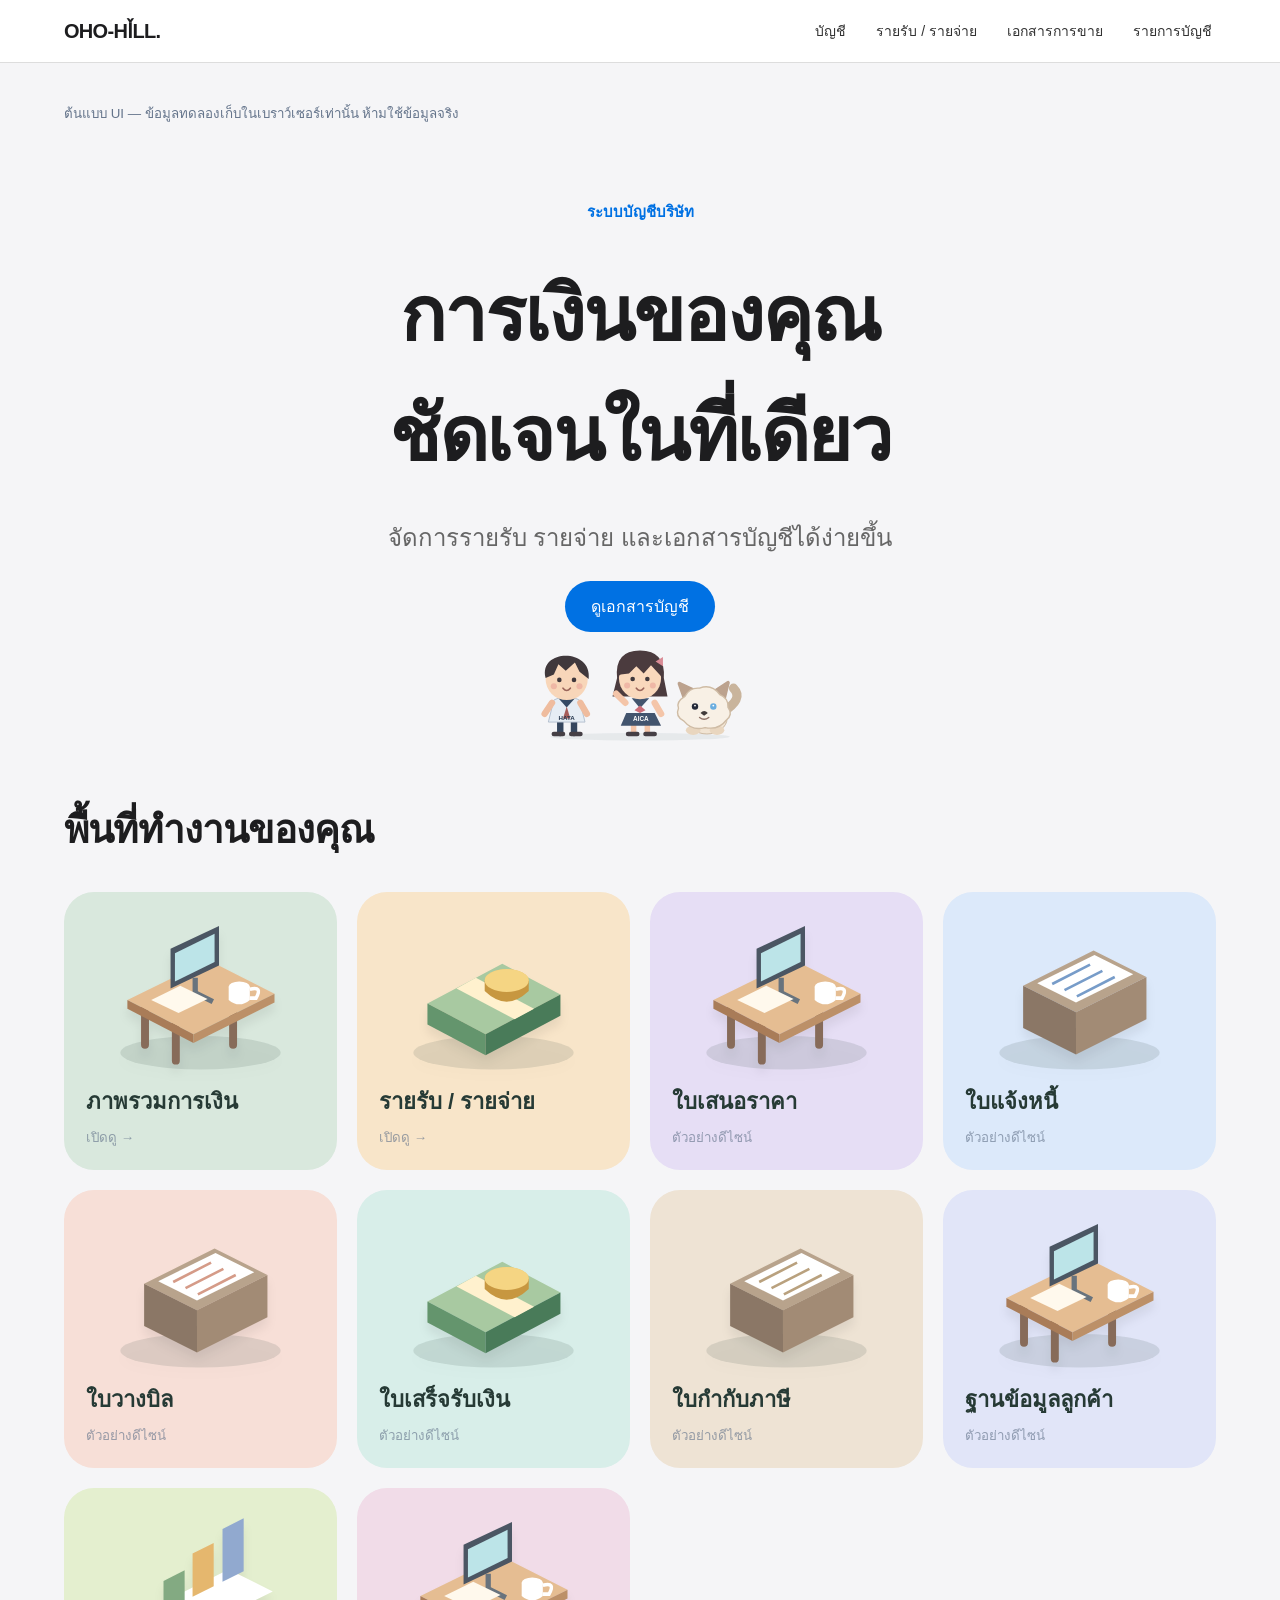
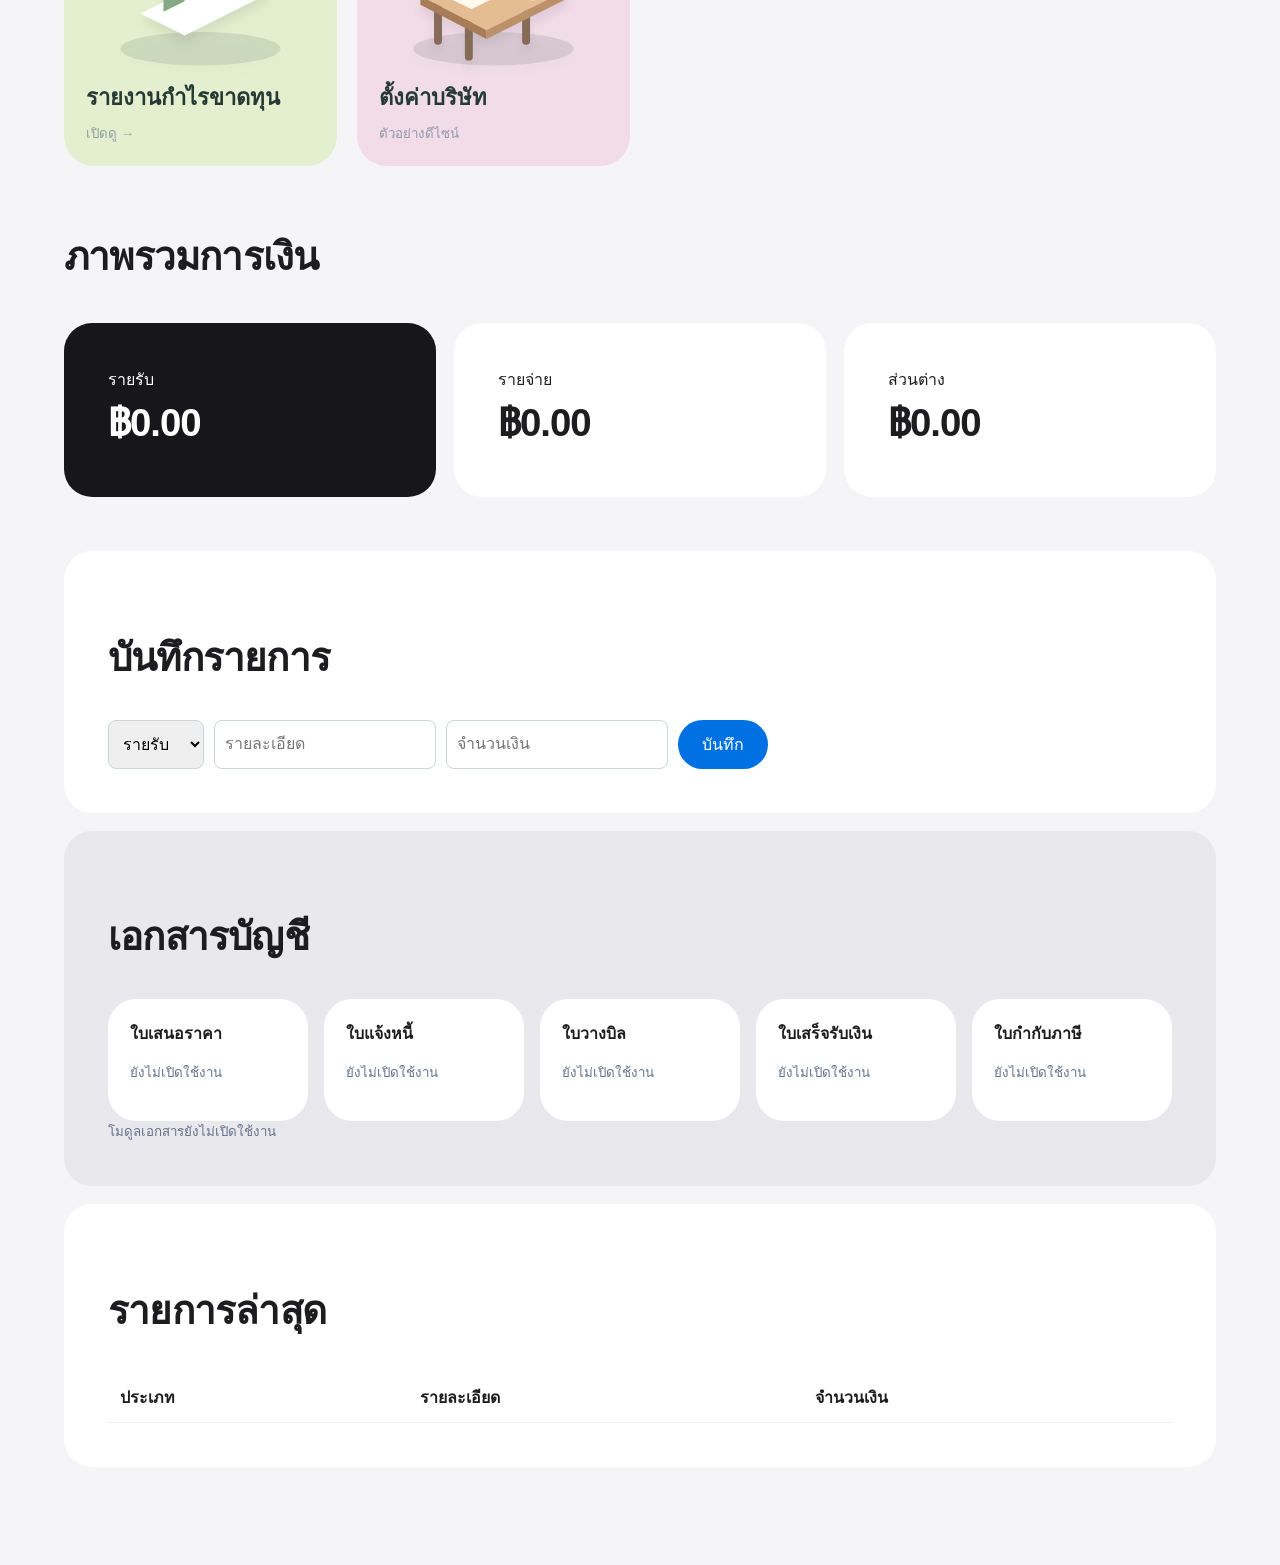
==== commit 3caefc2c: "Add animated HATA and AICA mascots and OHO-HǏLL display branding" ====
--- a/public/index.html
+++ b/public/index.html
@@ -1,2 +1,3 @@
-<!doctype html><html lang="th"><meta charset="utf-8"><meta name="viewport" content="width=device-width,initial-scale=1"><title>OHO HILL</title><style>*{box-sizing:border-box}body{margin:0;background:#f5f7fa;color:#182b3b;font:16px system-ui}header{background:#173b45;color:white;padding:22px 5%;display:flex;align-items:center;gap:24px;flex-wrap:wrap}button,input,select{font:inherit;padding:10px;border:1px solid #ccd5db;border-radius:8px}button{cursor:pointer;background:white;color:#173b45}main{max-width:1200px;margin:auto;padding:28px}.grid{display:grid;grid-template-columns:repeat(auto-fit,minmax(190px,1fr));gap:16px}article,section{background:white;border:1px solid #e1e6eb;border-radius:14px;padding:22px;margin-bottom:18px}h1{font-size:32px}strong{font-size:28px}form{display:flex;flex-wrap:wrap;gap:10px}table{width:100%;border-collapse:collapse}td,th{text-align:left;padding:12px;border-bottom:1px solid #eee}.scroll{overflow:auto}small{color:#64748b}a{color:#087b75}header{position:fixed;inset:0 auto 0 0;width:240px;display:flex;flex-direction:column;align-items:stretch;justify-content:flex-start;padding:30px 18px;gap:8px;background:#143b36}header b{margin-bottom:28px;font-size:21px}header button{background:transparent;color:white;border:0;text-align:left}header button:hover{background:#ffffff22}main{margin-left:240px;max-width:none;padding:36px}section{box-shadow:0 3px 12px #142b3610}h1{letter-spacing:-1px}form button{background:#167c60;color:white} @media(max-width:700px){header{position:static;width:auto;flex-direction:row;flex-wrap:wrap;padding:14px}header b{width:100%;margin:0}main{margin:0;padding:16px}}body{background:#f5f5f7;color:#1d1d1f;font-family:-apple-system,BlinkMacSystemFont,"Helvetica Neue",Arial,sans-serif}header{position:sticky;top:0;z-index:10;width:auto;inset:0 0 auto;flex-direction:row;align-items:center;justify-content:center;gap:22px;padding:12px 5%;background:#ffffffeb;backdrop-filter:blur(20px);border-bottom:1px solid #ddd;color:#1d1d1f}header b{margin:0 auto 0 0;font-size:20px;letter-spacing:-.7px}header button{color:#333;background:transparent;font-size:14px;padding:8px 4px}header button:hover{color:#0071e3;background:transparent}main{margin:0 auto;max-width:1440px;padding:24px 5% 80px}h1{font-size:clamp(36px,6vw,76px);letter-spacing:-2px;margin:30px 0 12px}h2{font-size:clamp(24px,3vw,40px);letter-spacing:-.8px}article,section{border:0;border-radius:28px;box-shadow:none;padding:clamp(20px,4vw,44px);scroll-margin-top:100px}#stats{gap:18px;margin:36px 0}#stats article{background:#fff;min-height:170px;display:flex;flex-direction:column;justify-content:center}#stats article:first-child{background:#171719;color:white}strong{font-size:clamp(25px,3vw,48px);letter-spacing:-1px}form button{background:#0071e3;border:0;border-radius:999px;padding:12px 24px}#docs{background:#e8e8ed}#docs article{padding:22px;margin:0} .hero{padding:60px 0 24px;text-align:center}.hero p{font-size:clamp(17px,2vw,24px);color:#666}.hero .eyebrow{font-size:15px;color:#0071e3;font-weight:700}.hero a{display:inline-block;background:#0071e3;color:white;border-radius:999px;padding:13px 26px;text-decoration:none}.reveal{opacity:0;transform:translateY(24px);transition:opacity .65s ease,transform .65s cubic-bezier(.2,.8,.2,1)}.reveal.visible{opacity:1;transform:none}@media(prefers-reduced-motion:reduce){.reveal{opacity:1;transform:none;transition:none}}@media(max-width:700px){header{gap:10px;justify-content:flex-start;overflow:auto;flex-wrap:nowrap}header b{width:auto;white-space:nowrap}header button{white-space:nowrap}main{padding:16px}.hero{padding:25px 0}#stats article{min-height:110px}form input,form select{width:100%}} .mini-grid{display:grid;grid-template-columns:repeat(auto-fit,minmax(220px,1fr));gap:20px;margin:30px 0 60px}.mini-card{background:var(--tile);border:0;border-radius:30px;text-align:left;padding:22px;color:#263a35;overflow:hidden;transition:transform .35s,box-shadow .35s;min-height:240px}.mini-card svg{display:block;width:100%;height:170px;transition:transform .5s;filter:drop-shadow(0 8px 5px #0001)}.mini-card span{display:block;font-size:22px;font-weight:700}.mini-card small{display:block;margin-top:8px;opacity:.65;transition:transform .3s,opacity .3s}.mini-card:hover,.mini-card:focus-visible{transform:translateY(-6px);box-shadow:0 18px 35px #0002}.mini-card:hover svg{transform:scale(1.09)}.mini-card:hover small{opacity:1;transform:translateX(5px)}@media(max-width:600px){.mini-grid{grid-template-columns:repeat(2,minmax(0,1fr));gap:10px}.mini-card{padding:12px;min-height:150px}.mini-card svg{height:100px}.mini-card span{font-size:16px}}@media(prefers-reduced-motion:reduce){.mini-card,.mini-card svg,.mini-card small{transition:none}}</style><header><b>OHO HILL.</b><button onclick="show('account')">บัญชี</button><button onclick="show('account');document.getElementById('entry').scrollIntoView()">รายรับ / รายจ่าย</button><button onclick="show('account');document.getElementById('docs').scrollIntoView()">เอกสารการขาย</button><button onclick="show('account');document.getElementById('rows').scrollIntoView()">รายการบัญชี</button><button hidden onclick="show('booking')">จองคิวช่างภาพ</button><button hidden onclick="show('calendar')">ปฏิทิน</button></header><main><p><small>ต้นแบบ UI — ข้อมูลทดลองเก็บในเบราว์เซอร์เท่านั้น ห้ามใช้ข้อมูลจริง</small></p><div id="account"><div class="hero"><div class="eyebrow">ระบบบัญชีบริษัท</div><h1>การเงินของคุณ<br>ชัดเจนในที่เดียว</h1><p>จัดการรายรับ รายจ่าย และเอกสารบัญชีได้ง่ายขึ้น</p><a href="#docs">ดูเอกสารบัญชี</a></div><h2>พื้นที่ทำงานของคุณ</h2><div class="mini-grid"><button type="button" class="mini-card" style="--tile:#d9e8dd" data-i="0"><svg viewBox="0 0 260 180" aria-hidden="true"><ellipse cx="130" cy="151" rx="91" ry="19" fill="#34483e" opacity=".13"/><path d="M67 100v42m100-42v42m-65-24v42" stroke="#876b59" stroke-width="9" stroke-linecap="round"/><path d="m47 91 92-45 75 38-92 46z" fill="#e5bd92"/><path d="m47 91 75 39v10L47 101z" fill="#a97c58"/><path d="m122 130 92-46v10l-92 46z" fill="#bc9068"/><path d="m96 78 0-45 55-26v45z" fill="#4b5663"/><path d="m101 38 45-22v32l-45 22z" fill="#bce4e8"/><path d="m124 66 0 17 20 10" stroke="#68737d" stroke-width="6" fill="none"/><path d="m74 91 33-16 31 15-33 16z" fill="#fff9ed"/><ellipse cx="174" cy="76" rx="12" ry="6" fill="#fff"/><path d="M162 76v15q12 10 24 0V76" fill="#fff"/><path d="M186 79q15-4 7 10h-7" fill="none" stroke="#fff" stroke-width="4"/></svg><span>ภาพรวมการเงิน</span><small>เปิดดู →</small></button><button type="button" class="mini-card" style="--tile:#f8e5c9" data-i="1"><svg viewBox="0 0 260 180" aria-hidden="true"><ellipse cx="130" cy="151" rx="91" ry="19" fill="#34483e" opacity=".13"/><path d="m55 95 85-45 66 35-85 45z" fill="#a8c9a1"/><path d="m55 95 66 35v24l-66-35z" fill="#64956d"/><path d="m121 130 85-45v24l-85 45z" fill="#497b59"/><path d="m88 78 66 35 22-12-66-35z" fill="#fff1ce"/><ellipse cx="145" cy="69" rx="25" ry="13" fill="#eac36a"/><path d="M120 69v12q25 24 50 0V69" fill="#c79740"/><ellipse cx="145" cy="69" rx="25" ry="13" fill="#f5d583"/></svg><span>รายรับ / รายจ่าย</span><small>เปิดดู →</small></button><button type="button" class="mini-card" style="--tile:#e6def5" data-i="2"><svg viewBox="0 0 260 180" aria-hidden="true"><ellipse cx="130" cy="151" rx="91" ry="19" fill="#34483e" opacity=".13"/><path d="M67 100v42m100-42v42m-65-24v42" stroke="#876b59" stroke-width="9" stroke-linecap="round"/><path d="m47 91 92-45 75 38-92 46z" fill="#e5bd92"/><path d="m47 91 75 39v10L47 101z" fill="#a97c58"/><path d="m122 130 92-46v10l-92 46z" fill="#bc9068"/><path d="m96 78 0-45 55-26v45z" fill="#4b5663"/><path d="m101 38 45-22v32l-45 22z" fill="#bce4e8"/><path d="m124 66 0 17 20 10" stroke="#68737d" stroke-width="6" fill="none"/><path d="m74 91 33-16 31 15-33 16z" fill="#fff9ed"/><ellipse cx="174" cy="76" rx="12" ry="6" fill="#fff"/><path d="M162 76v15q12 10 24 0V76" fill="#fff"/><path d="M186 79q15-4 7 10h-7" fill="none" stroke="#fff" stroke-width="4"/></svg><span>ใบเสนอราคา</span><small>ตัวอย่างดีไซน์</small></button><button type="button" class="mini-card" style="--tile:#dce9fa" data-i="3"><svg viewBox="0 0 260 180" aria-hidden="true"><ellipse cx="130" cy="151" rx="91" ry="19" fill="#34483e" opacity=".13"/><path d="m66 75 80-40 60 30-80 40z" fill="#b8a38c"/><path d="m66 75 60 30v48l-60-30z" fill="#8b7766"/><path d="m126 105 80-40v48l-80 40z" fill="#a28b75"/><path d="m82 72 65-32 44 22-65 32z" fill="#fff"/><path d="m99 73 43-22m-29 29 43-22m-29 29 43-22" stroke="#779cc9" stroke-width="3"/></svg><span>ใบแจ้งหนี้</span><small>ตัวอย่างดีไซน์</small></button><button type="button" class="mini-card" style="--tile:#f7dfd7" data-i="4"><svg viewBox="0 0 260 180" aria-hidden="true"><ellipse cx="130" cy="151" rx="91" ry="19" fill="#34483e" opacity=".13"/><path d="m66 75 80-40 60 30-80 40z" fill="#b8a38c"/><path d="m66 75 60 30v48l-60-30z" fill="#8b7766"/><path d="m126 105 80-40v48l-80 40z" fill="#a28b75"/><path d="m82 72 65-32 44 22-65 32z" fill="#fff"/><path d="m99 73 43-22m-29 29 43-22m-29 29 43-22" stroke="#d59b88" stroke-width="3"/></svg><span>ใบวางบิล</span><small>ตัวอย่างดีไซน์</small></button><button type="button" class="mini-card" style="--tile:#d8eee9" data-i="5"><svg viewBox="0 0 260 180" aria-hidden="true"><ellipse cx="130" cy="151" rx="91" ry="19" fill="#34483e" opacity=".13"/><path d="m55 95 85-45 66 35-85 45z" fill="#a8c9a1"/><path d="m55 95 66 35v24l-66-35z" fill="#64956d"/><path d="m121 130 85-45v24l-85 45z" fill="#497b59"/><path d="m88 78 66 35 22-12-66-35z" fill="#fff1ce"/><ellipse cx="145" cy="69" rx="25" ry="13" fill="#eac36a"/><path d="M120 69v12q25 24 50 0V69" fill="#c79740"/><ellipse cx="145" cy="69" rx="25" ry="13" fill="#f5d583"/></svg><span>ใบเสร็จรับเงิน</span><small>ตัวอย่างดีไซน์</small></button><button type="button" class="mini-card" style="--tile:#eee3d4" data-i="6"><svg viewBox="0 0 260 180" aria-hidden="true"><ellipse cx="130" cy="151" rx="91" ry="19" fill="#34483e" opacity=".13"/><path d="m66 75 80-40 60 30-80 40z" fill="#b8a38c"/><path d="m66 75 60 30v48l-60-30z" fill="#8b7766"/><path d="m126 105 80-40v48l-80 40z" fill="#a28b75"/><path d="m82 72 65-32 44 22-65 32z" fill="#fff"/><path d="m99 73 43-22m-29 29 43-22m-29 29 43-22" stroke="#b9a17e" stroke-width="3"/></svg><span>ใบกำกับภาษี</span><small>ตัวอย่างดีไซน์</small></button><button type="button" class="mini-card" style="--tile:#e1e5f8" data-i="7"><svg viewBox="0 0 260 180" aria-hidden="true"><ellipse cx="130" cy="151" rx="91" ry="19" fill="#34483e" opacity=".13"/><path d="M67 100v42m100-42v42m-65-24v42" stroke="#876b59" stroke-width="9" stroke-linecap="round"/><path d="m47 91 92-45 75 38-92 46z" fill="#e5bd92"/><path d="m47 91 75 39v10L47 101z" fill="#a97c58"/><path d="m122 130 92-46v10l-92 46z" fill="#bc9068"/><path d="m96 78 0-45 55-26v45z" fill="#4b5663"/><path d="m101 38 45-22v32l-45 22z" fill="#bce4e8"/><path d="m124 66 0 17 20 10" stroke="#68737d" stroke-width="6" fill="none"/><path d="m74 91 33-16 31 15-33 16z" fill="#fff9ed"/><ellipse cx="174" cy="76" rx="12" ry="6" fill="#fff"/><path d="M162 76v15q12 10 24 0V76" fill="#fff"/><path d="M186 79q15-4 7 10h-7" fill="none" stroke="#fff" stroke-width="4"/></svg><span>ฐานข้อมูลลูกค้า</span><small>ตัวอย่างดีไซน์</small></button><button type="button" class="mini-card" style="--tile:#e4efcf" data-i="8"><svg viewBox="0 0 260 180" aria-hidden="true"><ellipse cx="130" cy="151" rx="91" ry="19" fill="#34483e" opacity=".13"/><path d="m62 111 100-50 50 25-100 50z" fill="#fff"/><path d="M88 109V74l24-12v35z" fill="#83aa82"/><path d="M121 92V43l24-12v49z" fill="#e5b76e"/><path d="M155 75V15l24-12v60z" fill="#91a9cf"/></svg><span>รายงานกำไรขาดทุน</span><small>เปิดดู →</small></button><button type="button" class="mini-card" style="--tile:#f1dce8" data-i="9"><svg viewBox="0 0 260 180" aria-hidden="true"><ellipse cx="130" cy="151" rx="91" ry="19" fill="#34483e" opacity=".13"/><path d="M67 100v42m100-42v42m-65-24v42" stroke="#876b59" stroke-width="9" stroke-linecap="round"/><path d="m47 91 92-45 75 38-92 46z" fill="#e5bd92"/><path d="m47 91 75 39v10L47 101z" fill="#a97c58"/><path d="m122 130 92-46v10l-92 46z" fill="#bc9068"/><path d="m96 78 0-45 55-26v45z" fill="#4b5663"/><path d="m101 38 45-22v32l-45 22z" fill="#bce4e8"/><path d="m124 66 0 17 20 10" stroke="#68737d" stroke-width="6" fill="none"/><path d="m74 91 33-16 31 15-33 16z" fill="#fff9ed"/><ellipse cx="174" cy="76" rx="12" ry="6" fill="#fff"/><path d="M162 76v15q12 10 24 0V76" fill="#fff"/><path d="M186 79q15-4 7 10h-7" fill="none" stroke="#fff" stroke-width="4"/></svg><span>ตั้งค่าบริษัท</span><small>ตัวอย่างดีไซน์</small></button></div><h2>ภาพรวมการเงิน</h2><div class="grid" id="stats"></div><section><h2>บันทึกรายการ</h2><form id="entry"><select name="type"><option>รายรับ</option><option>รายจ่าย</option></select><input name="name" required placeholder="รายละเอียด"><input name="amount" required type="number" min="0.01" step=".01" placeholder="จำนวนเงิน"><button>บันทึก</button></form></section><section id="docs"><h2>เอกสารบัญชี</h2><div class="grid"><article><b>ใบเสนอราคา</b><p><small>ยังไม่เปิดใช้งาน</small></p></article><article><b>ใบแจ้งหนี้</b><p><small>ยังไม่เปิดใช้งาน</small></p></article><article><b>ใบวางบิล</b><p><small>ยังไม่เปิดใช้งาน</small></p></article><article><b>ใบเสร็จรับเงิน</b><p><small>ยังไม่เปิดใช้งาน</small></p></article><article><b>ใบกำกับภาษี</b><p><small>ยังไม่เปิดใช้งาน</small></p></article></div><small>โมดูลเอกสารยังไม่เปิดใช้งาน</small></section><section class="scroll"><h2>รายการล่าสุด</h2><table><thead><tr><th>ประเภท</th><th>รายละเอียด</th><th>จำนวนเงิน</th></tr></thead><tbody id="rows"></tbody></table></section></div><div id="booking" hidden><h1>จองคิวช่างภาพ</h1><section><form id="book"><input name="job" required placeholder="ชื่องาน"><input name="crew" required placeholder="ชื่อช่างภาพ"><input name="date" required type="date"><button>เพิ่มคิว</button></form></section><section id="jobs"></section></div><div id="calendar" hidden><h1>ปฏิทินงาน</h1><section><a href="https://calendar.google.com/" target="_blank" rel="noopener">เปิด Google Calendar</a><p>ยังไม่ได้เชื่อมซิงค์อัตโนมัติ</p></section></div></main><script>const $=id=>document.getElementById(id);function show(id){['account','booking','calendar'].forEach(x=>$(x).hidden=x!==id)}let entries=JSON.parse(localStorage.getItem('oho-demo-entries')||'[]'),jobs=JSON.parse(localStorage.getItem('oho-demo-jobs')||'[]');const money=n=>Number(n).toLocaleString('th-TH',{style:'currency',currency:'THB'});function render(){let a=entries.filter(x=>x.type==='รายรับ').reduce((s,x)=>s+Number(x.amount),0),b=entries.filter(x=>x.type==='รายจ่าย').reduce((s,x)=>s+Number(x.amount),0);$('stats').replaceChildren(...[['รายรับ',a],['รายจ่าย',b],['ส่วนต่าง',a-b]].map(([k,v])=>{let e=document.createElement('article');e.append(k,document.createElement('br'));let s=document.createElement('strong');s.textContent=money(v);e.append(s);return e}));$('rows').replaceChildren(...entries.map(x=>{let tr=document.createElement('tr');[x.type,x.name,money(x.amount)].forEach(v=>{let td=document.createElement('td');td.textContent=v;tr.append(td)});return tr}));$('jobs').replaceChildren(...jobs.map(x=>{let p=document.createElement('p');p.textContent=x.date+' • '+x.job+' • '+x.crew;return p}))} $('entry').onsubmit=e=>{e.preventDefault();entries.unshift(Object.fromEntries(new FormData(e.target)));localStorage.setItem('oho-demo-entries',JSON.stringify(entries));e.target.reset();render()};$('book').onsubmit=e=>{e.preventDefault();let x=Object.fromEntries(new FormData(e.target));if(jobs.some(j=>j.date===x.date&&j.crew.trim().toLowerCase()===x.crew.trim().toLowerCase()))return alert('ช่างภาพมีคิวแล้ว');jobs.push(x);localStorage.setItem('oho-demo-jobs',JSON.stringify(jobs));e.target.reset();render()};render();if('IntersectionObserver' in window&&!matchMedia('(prefers-reduced-motion: reduce)').matches){const observer=new IntersectionObserver(items=>items.forEach(x=>{if(x.isIntersecting){x.target.classList.add('visible');observer.unobserve(x.target)}}),{threshold:.08});document.querySelectorAll('#account section,#stats,.hero').forEach(x=>{x.classList.add('reveal');observer.observe(x)})}</script><script>document.querySelectorAll('.mini-card').forEach(b=>b.onclick=()=>{let i=+b.dataset.i;let target=i===0||i===8?'stats':i===1?'entry':i>=2&&i<=6?'docs':null;if(target)document.getElementById(target).scrollIntoView({behavior:'smooth'});else alert('ส่วนนี้ยังไม่เปิดใช้งาน')});</script>
+<!doctype html><html lang="th"><meta charset="utf-8"><meta name="viewport" content="width=device-width,initial-scale=1"><title>OHO-HǏLL</title><style>*{box-sizing:border-box}body{margin:0;background:#f5f7fa;color:#182b3b;font:16px system-ui}header{background:#173b45;color:white;padding:22px 5%;display:flex;align-items:center;gap:24px;flex-wrap:wrap}button,input,select{font:inherit;padding:10px;border:1px solid #ccd5db;border-radius:8px}button{cursor:pointer;background:white;color:#173b45}main{max-width:1200px;margin:auto;padding:28px}.grid{display:grid;grid-template-columns:repeat(auto-fit,minmax(190px,1fr));gap:16px}article,section{background:white;border:1px solid #e1e6eb;border-radius:14px;padding:22px;margin-bottom:18px}h1{font-size:32px}strong{font-size:28px}form{display:flex;flex-wrap:wrap;gap:10px}table{width:100%;border-collapse:collapse}td,th{text-align:left;padding:12px;border-bottom:1px solid #eee}.scroll{overflow:auto}small{color:#64748b}a{color:#087b75}header{position:fixed;inset:0 auto 0 0;width:240px;display:flex;flex-direction:column;align-items:stretch;justify-content:flex-start;padding:30px 18px;gap:8px;background:#143b36}header b{margin-bottom:28px;font-size:21px}header button{background:transparent;color:white;border:0;text-align:left}header button:hover{background:#ffffff22}main{margin-left:240px;max-width:none;padding:36px}section{box-shadow:0 3px 12px #142b3610}h1{letter-spacing:-1px}form button{background:#167c60;color:white} @media(max-width:700px){header{position:static;width:auto;flex-direction:row;flex-wrap:wrap;padding:14px}header b{width:100%;margin:0}main{margin:0;padding:16px}}body{background:#f5f5f7;color:#1d1d1f;font-family:-apple-system,BlinkMacSystemFont,"Helvetica Neue",Arial,sans-serif}header{position:sticky;top:0;z-index:10;width:auto;inset:0 0 auto;flex-direction:row;align-items:center;justify-content:center;gap:22px;padding:12px 5%;background:#ffffffeb;backdrop-filter:blur(20px);border-bottom:1px solid #ddd;color:#1d1d1f}header b{margin:0 auto 0 0;font-size:20px;letter-spacing:-.7px}header button{color:#333;background:transparent;font-size:14px;padding:8px 4px}header button:hover{color:#0071e3;background:transparent}main{margin:0 auto;max-width:1440px;padding:24px 5% 80px}h1{font-size:clamp(36px,6vw,76px);letter-spacing:-2px;margin:30px 0 12px}h2{font-size:clamp(24px,3vw,40px);letter-spacing:-.8px}article,section{border:0;border-radius:28px;box-shadow:none;padding:clamp(20px,4vw,44px);scroll-margin-top:100px}#stats{gap:18px;margin:36px 0}#stats article{background:#fff;min-height:170px;display:flex;flex-direction:column;justify-content:center}#stats article:first-child{background:#171719;color:white}strong{font-size:clamp(25px,3vw,48px);letter-spacing:-1px}form button{background:#0071e3;border:0;border-radius:999px;padding:12px 24px}#docs{background:#e8e8ed}#docs article{padding:22px;margin:0} .hero{padding:60px 0 24px;text-align:center}.hero p{font-size:clamp(17px,2vw,24px);color:#666}.hero .eyebrow{font-size:15px;color:#0071e3;font-weight:700}.hero a{display:inline-block;background:#0071e3;color:white;border-radius:999px;padding:13px 26px;text-decoration:none}.reveal{opacity:0;transform:translateY(24px);transition:opacity .65s ease,transform .65s cubic-bezier(.2,.8,.2,1)}.reveal.visible{opacity:1;transform:none}@media(prefers-reduced-motion:reduce){.reveal{opacity:1;transform:none;transition:none}}@media(max-width:700px){header{gap:10px;justify-content:flex-start;overflow:auto;flex-wrap:nowrap}header b{width:auto;white-space:nowrap}header button{white-space:nowrap}main{padding:16px}.hero{padding:25px 0}#stats article{min-height:110px}form input,form select{width:100%}} .mini-grid{display:grid;grid-template-columns:repeat(auto-fit,minmax(220px,1fr));gap:20px;margin:30px 0 60px}.mini-card{background:var(--tile);border:0;border-radius:30px;text-align:left;padding:22px;color:#263a35;overflow:hidden;transition:transform .35s,box-shadow .35s;min-height:240px}.mini-card svg{display:block;width:100%;height:170px;transition:transform .5s;filter:drop-shadow(0 8px 5px #0001)}.mini-card span{display:block;font-size:22px;font-weight:700}.mini-card small{display:block;margin-top:8px;opacity:.65;transition:transform .3s,opacity .3s}.mini-card:hover,.mini-card:focus-visible{transform:translateY(-6px);box-shadow:0 18px 35px #0002}.mini-card:hover svg{transform:scale(1.09)}.mini-card:hover small{opacity:1;transform:translateX(5px)}@media(max-width:600px){.mini-grid{grid-template-columns:repeat(2,minmax(0,1fr));gap:10px}.mini-card{padding:12px;min-height:150px}.mini-card svg{height:100px}.mini-card span{font-size:16px}}@media(prefers-reduced-motion:reduce){.mini-card,.mini-card svg,.mini-card small{transition:none}}.oho-mascot-scene{display:block;width:min(220px,65vw);height:auto;margin:14px auto 0;pointer-events:none;user-select:none}.oho-mascot-scene .oho-kid,.oho-mascot-scene .oho-dog{transform-box:fill-box;transform-origin:center bottom;animation:oho-bob 3.4s ease-in-out infinite}.oho-mascot-scene .oho-girl{animation-delay:-1.1s}.oho-mascot-scene .oho-dog{animation-delay:-2.2s}.oho-mascot-scene .oho-wave{transform-box:fill-box;transform-origin:bottom right;animation:oho-wave 2.8s ease-in-out infinite}@keyframes oho-bob{0%,100%{transform:translateY(0)}50%{transform:translateY(-4px)}}@keyframes oho-wave{0%,60%,100%{transform:rotate(0deg)}70%,90%{transform:rotate(12deg)}80%{transform:rotate(-10deg)}}@media(prefers-reduced-motion:reduce){.oho-mascot-scene *{animation:none!important}}</style><header><b>OHO-HǏLL.</b><button onclick="show('account')">บัญชี</button><button onclick="show('account');document.getElementById('entry').scrollIntoView()">รายรับ / รายจ่าย</button><button onclick="show('account');document.getElementById('docs').scrollIntoView()">เอกสารการขาย</button><button onclick="show('account');document.getElementById('rows').scrollIntoView()">รายการบัญชี</button><button hidden onclick="show('booking')">จองคิวช่างภาพ</button><button hidden onclick="show('calendar')">ปฏิทิน</button></header><main><p><small>ต้นแบบ UI — ข้อมูลทดลองเก็บในเบราว์เซอร์เท่านั้น ห้ามใช้ข้อมูลจริง</small></p><div id="account"><div class="hero"><div class="eyebrow">ระบบบัญชีบริษัท</div><h1>การเงินของคุณ<br>ชัดเจนในที่เดียว</h1><p>จัดการรายรับ รายจ่าย และเอกสารบัญชีได้ง่ายขึ้น</p><a href="#docs">ดูเอกสารบัญชี</a><svg class="oho-mascot-scene" viewBox="0 0 240 106" aria-hidden="true" focusable="false" xmlns="http://www.w3.org/2000/svg"><ellipse cx="120" cy="99" rx="98" ry="4" fill="#8c9ea9" opacity=".15"/><g class="oho-kid"><path d="M33 83v12m15-12v12" stroke="#35465e" stroke-width="7" stroke-linecap="round"/><path d="M26 96h10m9 0h10" stroke="#453f45" stroke-width="5" stroke-linecap="round"/><path d="M26 59q14-8 28 0l6 24H20z" fill="#e6edf4" stroke="#b1becd" stroke-width="1"/><path d="m31 57 9 10 9-10" fill="#344963"/><path d="m40 66-4 13h8z" fill="#a65d59"/><text x="40" y="81" text-anchor="middle" font-family="Arial,sans-serif" font-size="6.8" font-weight="bold" fill="#26384e">HATA</text><path d="M24 62 16 74M55 62l7 12" stroke="#efbc9e" stroke-width="7" stroke-linecap="round"/><circle cx="40" cy="36" r="23" fill="#f8d6b9"/><path d="M17 35C9 3 68 2 64 36L54 28 49 18 39 27 31 20 26 31z" fill="#40383c"/><circle cx="32" cy="37" r="2.5" fill="#40383c"/><circle cx="48" cy="37" r="2.5" fill="#40383c"/><circle cx="26" cy="44" r="3.3" fill="#eaa69a" opacity=".65"/><circle cx="54" cy="44" r="3.3" fill="#eaa69a" opacity=".65"/><path d="M36 46q4 5 8 0" fill="none" stroke="#9b665b" stroke-width="1.8" stroke-linecap="round"/></g><g class="oho-kid oho-girl"><path d="M113 83v12m15-12v12" stroke="#f4c5a9" stroke-width="6" stroke-linecap="round"/><path d="M107 96h10m9 0h10" stroke="#453f45" stroke-width="5" stroke-linecap="round"/><path d="M95 35q-3-30 25-30t26 30l4 20-60 0z" fill="#4b3b3e"/><path d="M107 59q13-8 27 0l5 15h-36z" fill="#f3f5fa"/><path d="m105 73-6 14h44l-7-14z" fill="#42546e"/><path d="m111 57 9 11 10-11" fill="#42546e"/><path d="m120 65-6 5 6 3 6-3z" fill="#cb6c77"/><text x="121" y="82" text-anchor="middle" font-family="Arial,sans-serif" font-size="7" font-weight="bold" fill="white">AICA</text><g class="oho-wave"><path d="M104 62 94 52" stroke="#f4c5a9" stroke-width="7" stroke-linecap="round"/></g><path d="m136 62 7 12" stroke="#f4c5a9" stroke-width="7" stroke-linecap="round"/><circle cx="120" cy="35" r="23" fill="#f9d8bc"/><path d="M96 33Q94 6 119 8q28 0 25 26l-12-13-8 9-8-8-8 8-9 1z" fill="#4b3b3e"/><path d="m137 17 8-5v10z" fill="#d98b95"/><circle cx="112" cy="36" r="2.5" fill="#40383c"/><circle cx="128" cy="36" r="2.5" fill="#40383c"/><circle cx="106" cy="43" r="3.3" fill="#eaa69a" opacity=".65"/><circle cx="134" cy="43" r="3.3" fill="#eaa69a" opacity=".65"/><path d="M116 46q4 5 8 0" fill="none" stroke="#9b665b" stroke-width="1.8" stroke-linecap="round"/></g><g class="oho-dog"><path d="M209 73q25-15 13-27" fill="none" stroke="#c9b49c" stroke-width="10" stroke-linecap="round"/><ellipse cx="193" cy="79" rx="22" ry="17" fill="#f1e4d3" stroke="#c9b49c"/><ellipse cx="178" cy="92" rx="8" ry="5" fill="#e9d6bf"/><ellipse cx="204" cy="92" rx="8" ry="5" fill="#e9d6bf"/><path d="m169 58-6-17 17 8m21 1 15-10-5 20" fill="#bca28e" stroke="#bca28e" stroke-width="4" stroke-linejoin="round"/><path d="M169 55q-10 6-7 13-4 9 6 14 9 11 23 7 15 3 23-8 8-6 2-14 1-10-9-14-9-12-22-7-11-1-16 9z" fill="#f8f0e5" stroke="#cfbca5" stroke-width="1.5"/><circle cx="180" cy="66" r="3.5" fill="#242938"/><circle cx="200" cy="66" r="3.5" fill="#6aaddf"/><circle cx="180" cy="65" r="1" fill="#fff"/><circle cx="200" cy="65" r="1" fill="#fff"/><path d="M186 73q4-4 8 0l-4 3z" fill="#403a39"/><path d="M185 78q5 4 10 0" fill="none" stroke="#8e7267" stroke-width="1.6" stroke-linecap="round"/></g></svg></div><h2>พื้นที่ทำงานของคุณ</h2><div class="mini-grid"><button type="button" class="mini-card" style="--tile:#d9e8dd" data-i="0"><svg viewBox="0 0 260 180" aria-hidden="true"><ellipse cx="130" cy="151" rx="91" ry="19" fill="#34483e" opacity=".13"/><path d="M67 100v42m100-42v42m-65-24v42" stroke="#876b59" stroke-width="9" stroke-linecap="round"/><path d="m47 91 92-45 75 38-92 46z" fill="#e5bd92"/><path d="m47 91 75 39v10L47 101z" fill="#a97c58"/><path d="m122 130 92-46v10l-92 46z" fill="#bc9068"/><path d="m96 78 0-45 55-26v45z" fill="#4b5663"/><path d="m101 38 45-22v32l-45 22z" fill="#bce4e8"/><path d="m124 66 0 17 20 10" stroke="#68737d" stroke-width="6" fill="none"/><path d="m74 91 33-16 31 15-33 16z" fill="#fff9ed"/><ellipse cx="174" cy="76" rx="12" ry="6" fill="#fff"/><path d="M162 76v15q12 10 24 0V76" fill="#fff"/><path d="M186 79q15-4 7 10h-7" fill="none" stroke="#fff" stroke-width="4"/></svg><span>ภาพรวมการเงิน</span><small>เปิดดู →</small></button><button type="button" class="mini-card" style="--tile:#f8e5c9" data-i="1"><svg viewBox="0 0 260 180" aria-hidden="true"><ellipse cx="130" cy="151" rx="91" ry="19" fill="#34483e" opacity=".13"/><path d="m55 95 85-45 66 35-85 45z" fill="#a8c9a1"/><path d="m55 95 66 35v24l-66-35z" fill="#64956d"/><path d="m121 130 85-45v24l-85 45z" fill="#497b59"/><path d="m88 78 66 35 22-12-66-35z" fill="#fff1ce"/><ellipse cx="145" cy="69" rx="25" ry="13" fill="#eac36a"/><path d="M120 69v12q25 24 50 0V69" fill="#c79740"/><ellipse cx="145" cy="69" rx="25" ry="13" fill="#f5d583"/></svg><span>รายรับ / รายจ่าย</span><small>เปิดดู →</small></button><button type="button" class="mini-card" style="--tile:#e6def5" data-i="2"><svg viewBox="0 0 260 180" aria-hidden="true"><ellipse cx="130" cy="151" rx="91" ry="19" fill="#34483e" opacity=".13"/><path d="M67 100v42m100-42v42m-65-24v42" stroke="#876b59" stroke-width="9" stroke-linecap="round"/><path d="m47 91 92-45 75 38-92 46z" fill="#e5bd92"/><path d="m47 91 75 39v10L47 101z" fill="#a97c58"/><path d="m122 130 92-46v10l-92 46z" fill="#bc9068"/><path d="m96 78 0-45 55-26v45z" fill="#4b5663"/><path d="m101 38 45-22v32l-45 22z" fill="#bce4e8"/><path d="m124 66 0 17 20 10" stroke="#68737d" stroke-width="6" fill="none"/><path d="m74 91 33-16 31 15-33 16z" fill="#fff9ed"/><ellipse cx="174" cy="76" rx="12" ry="6" fill="#fff"/><path d="M162 76v15q12 10 24 0V76" fill="#fff"/><path d="M186 79q15-4 7 10h-7" fill="none" stroke="#fff" stroke-width="4"/></svg><span>ใบเสนอราคา</span><small>ตัวอย่างดีไซน์</small></button><button type="button" class="mini-card" style="--tile:#dce9fa" data-i="3"><svg viewBox="0 0 260 180" aria-hidden="true"><ellipse cx="130" cy="151" rx="91" ry="19" fill="#34483e" opacity=".13"/><path d="m66 75 80-40 60 30-80 40z" fill="#b8a38c"/><path d="m66 75 60 30v48l-60-30z" fill="#8b7766"/><path d="m126 105 80-40v48l-80 40z" fill="#a28b75"/><path d="m82 72 65-32 44 22-65 32z" fill="#fff"/><path d="m99 73 43-22m-29 29 43-22m-29 29 43-22" stroke="#779cc9" stroke-width="3"/></svg><span>ใบแจ้งหนี้</span><small>ตัวอย่างดีไซน์</small></button><button type="button" class="mini-card" style="--tile:#f7dfd7" data-i="4"><svg viewBox="0 0 260 180" aria-hidden="true"><ellipse cx="130" cy="151" rx="91" ry="19" fill="#34483e" opacity=".13"/><path d="m66 75 80-40 60 30-80 40z" fill="#b8a38c"/><path d="m66 75 60 30v48l-60-30z" fill="#8b7766"/><path d="m126 105 80-40v48l-80 40z" fill="#a28b75"/><path d="m82 72 65-32 44 22-65 32z" fill="#fff"/><path d="m99 73 43-22m-29 29 43-22m-29 29 43-22" stroke="#d59b88" stroke-width="3"/></svg><span>ใบวางบิล</span><small>ตัวอย่างดีไซน์</small></button><button type="button" class="mini-card" style="--tile:#d8eee9" data-i="5"><svg viewBox="0 0 260 180" aria-hidden="true"><ellipse cx="130" cy="151" rx="91" ry="19" fill="#34483e" opacity=".13"/><path d="m55 95 85-45 66 35-85 45z" fill="#a8c9a1"/><path d="m55 95 66 35v24l-66-35z" fill="#64956d"/><path d="m121 130 85-45v24l-85 45z" fill="#497b59"/><path d="m88 78 66 35 22-12-66-35z" fill="#fff1ce"/><ellipse cx="145" cy="69" rx="25" ry="13" fill="#eac36a"/><path d="M120 69v12q25 24 50 0V69" fill="#c79740"/><ellipse cx="145" cy="69" rx="25" ry="13" fill="#f5d583"/></svg><span>ใบเสร็จรับเงิน</span><small>ตัวอย่างดีไซน์</small></button><button type="button" class="mini-card" style="--tile:#eee3d4" data-i="6"><svg viewBox="0 0 260 180" aria-hidden="true"><ellipse cx="130" cy="151" rx="91" ry="19" fill="#34483e" opacity=".13"/><path d="m66 75 80-40 60 30-80 40z" fill="#b8a38c"/><path d="m66 75 60 30v48l-60-30z" fill="#8b7766"/><path d="m126 105 80-40v48l-80 40z" fill="#a28b75"/><path d="m82 72 65-32 44 22-65 32z" fill="#fff"/><path d="m99 73 43-22m-29 29 43-22m-29 29 43-22" stroke="#b9a17e" stroke-width="3"/></svg><span>ใบกำกับภาษี</span><small>ตัวอย่างดีไซน์</small></button><button type="button" class="mini-card" style="--tile:#e1e5f8" data-i="7"><svg viewBox="0 0 260 180" aria-hidden="true"><ellipse cx="130" cy="151" rx="91" ry="19" fill="#34483e" opacity=".13"/><path d="M67 100v42m100-42v42m-65-24v42" stroke="#876b59" stroke-width="9" stroke-linecap="round"/><path d="m47 91 92-45 75 38-92 46z" fill="#e5bd92"/><path d="m47 91 75 39v10L47 101z" fill="#a97c58"/><path d="m122 130 92-46v10l-92 46z" fill="#bc9068"/><path d="m96 78 0-45 55-26v45z" fill="#4b5663"/><path d="m101 38 45-22v32l-45 22z" fill="#bce4e8"/><path d="m124 66 0 17 20 10" stroke="#68737d" stroke-width="6" fill="none"/><path d="m74 91 33-16 31 15-33 16z" fill="#fff9ed"/><ellipse cx="174" cy="76" rx="12" ry="6" fill="#fff"/><path d="M162 76v15q12 10 24 0V76" fill="#fff"/><path d="M186 79q15-4 7 10h-7" fill="none" stroke="#fff" stroke-width="4"/></svg><span>ฐานข้อมูลลูกค้า</span><small>ตัวอย่างดีไซน์</small></button><button type="button" class="mini-card" style="--tile:#e4efcf" data-i="8"><svg viewBox="0 0 260 180" aria-hidden="true"><ellipse cx="130" cy="151" rx="91" ry="19" fill="#34483e" opacity=".13"/><path d="m62 111 100-50 50 25-100 50z" fill="#fff"/><path d="M88 109V74l24-12v35z" fill="#83aa82"/><path d="M121 92V43l24-12v49z" fill="#e5b76e"/><path d="M155 75V15l24-12v60z" fill="#91a9cf"/></svg><span>รายงานกำไรขาดทุน</span><small>เปิดดู →</small></button><button type="button" class="mini-card" style="--tile:#f1dce8" data-i="9"><svg viewBox="0 0 260 180" aria-hidden="true"><ellipse cx="130" cy="151" rx="91" ry="19" fill="#34483e" opacity=".13"/><path d="M67 100v42m100-42v42m-65-24v42" stroke="#876b59" stroke-width="9" stroke-linecap="round"/><path d="m47 91 92-45 75 38-92 46z" fill="#e5bd92"/><path d="m47 91 75 39v10L47 101z" fill="#a97c58"/><path d="m122 130 92-46v10l-92 46z" fill="#bc9068"/><path d="m96 78 0-45 55-26v45z" fill="#4b5663"/><path d="m101 38 45-22v32l-45 22z" fill="#bce4e8"/><path d="m124 66 0 17 20 10" stroke="#68737d" stroke-width="6" fill="none"/><path d="m74 91 33-16 31 15-33 16z" fill="#fff9ed"/><ellipse cx="174" cy="76" rx="12" ry="6" fill="#fff"/><path d="M162 76v15q12 10 24 0V76" fill="#fff"/><path d="M186 79q15-4 7 10h-7" fill="none" stroke="#fff" stroke-width="4"/></svg><span>ตั้งค่าบริษัท</span><small>ตัวอย่างดีไซน์</small></button></div><h2>ภาพรวมการเงิน</h2><div class="grid" id="stats"></div><section><h2>บันทึกรายการ</h2><form id="entry"><select name="type"><option>รายรับ</option><option>รายจ่าย</option></select><input name="name" required placeholder="รายละเอียด"><input name="amount" required type="number" min="0.01" step=".01" placeholder="จำนวนเงิน"><button>บันทึก</button></form></section><section id="docs"><h2>เอกสารบัญชี</h2><div class="grid"><article><b>ใบเสนอราคา</b><p><small>ยังไม่เปิดใช้งาน</small></p></article><article><b>ใบแจ้งหนี้</b><p><small>ยังไม่เปิดใช้งาน</small></p></article><article><b>ใบวางบิล</b><p><small>ยังไม่เปิดใช้งาน</small></p></article><article><b>ใบเสร็จรับเงิน</b><p><small>ยังไม่เปิดใช้งาน</small></p></article><article><b>ใบกำกับภาษี</b><p><small>ยังไม่เปิดใช้งาน</small></p></article></div><small>โมดูลเอกสารยังไม่เปิดใช้งาน</small></section><section class="scroll"><h2>รายการล่าสุด</h2><table><thead><tr><th>ประเภท</th><th>รายละเอียด</th><th>จำนวนเงิน</th></tr></thead><tbody id="rows"></tbody></table></section></div><div id="booking" hidden><h1>จองคิวช่างภาพ</h1><section><form id="book"><input name="job" required placeholder="ชื่องาน"><input name="crew" required placeholder="ชื่อช่างภาพ"><input name="date" required type="date"><button>เพิ่มคิว</button></form></section><section id="jobs"></section></div><div id="calendar" hidden><h1>ปฏิทินงาน</h1><section><a href="https://calendar.google.com/" target="_blank" rel="noopener">เปิด Google Calendar</a><p>ยังไม่ได้เชื่อมซิงค์อัตโนมัติ</p></section></div></main><script>const $=id=>document.getElementById(id);function show(id){['account','booking','calendar'].forEach(x=>$(x).hidden=x!==id)}let entries=JSON.parse(localStorage.getItem('oho-demo-entries')||'[]'),jobs=JSON.parse(localStorage.getItem('oho-demo-jobs')||'[]');const money=n=>Number(n).toLocaleString('th-TH',{style:'currency',currency:'THB'});function render(){let a=entries.filter(x=>x.type==='รายรับ').reduce((s,x)=>s+Number(x.amount),0),b=entries.filter(x=>x.type==='รายจ่าย').reduce((s,x)=>s+Number(x.amount),0);$('stats').replaceChildren(...[['รายรับ',a],['รายจ่าย',b],['ส่วนต่าง',a-b]].map(([k,v])=>{let e=document.createElement('article');e.append(k,document.createElement('br'));let s=document.createElement('strong');s.textContent=money(v);e.append(s);return e}));$('rows').replaceChildren(...entries.map(x=>{let tr=document.createElement('tr');[x.type,x.name,money(x.amount)].forEach(v=>{let td=document.createElement('td');td.textContent=v;tr.append(td)});return tr}));$('jobs').replaceChildren(...jobs.map(x=>{let p=document.createElement('p');p.textContent=x.date+' • '+x.job+' • '+x.crew;return p}))} $('entry').onsubmit=e=>{e.preventDefault();entries.unshift(Object.fromEntries(new FormData(e.target)));localStorage.setItem('oho-demo-entries',JSON.stringify(entries));e.target.reset();render()};$('book').onsubmit=e=>{e.preventDefault();let x=Object.fromEntries(new FormData(e.target));if(jobs.some(j=>j.date===x.date&&j.crew.trim().toLowerCase()===x.crew.trim().toLowerCase()))return alert('ช่างภาพมีคิวแล้ว');jobs.push(x);localStorage.setItem('oho-demo-jobs',JSON.stringify(jobs));e.target.reset();render()};render();if('IntersectionObserver' in window&&!matchMedia('(prefers-reduced-motion: reduce)').matches){const observer=new IntersectionObserver(items=>items.forEach(x=>{if(x.isIntersecting){x.target.classList.add('visible');observer.unobserve(x.target)}}),{threshold:.08});document.querySelectorAll('#account section,#stats,.hero').forEach(x=>{x.classList.add('reveal');observer.observe(x)})}</script><script>document.querySelectorAll('.mini-card').forEach(b=>b.onclick=()=>{let i=+b.dataset.i;let target=i===0||i===8?'stats':i===1?'entry':i>=2&&i<=6?'docs':null;if(target)document.getElementById(target).scrollIntoView({behavior:'smooth'});else alert('ส่วนนี้ยังไม่เปิดใช้งาน')});</script>
+<!-- Production rebuild after enabling automatic builds -->
 </html>
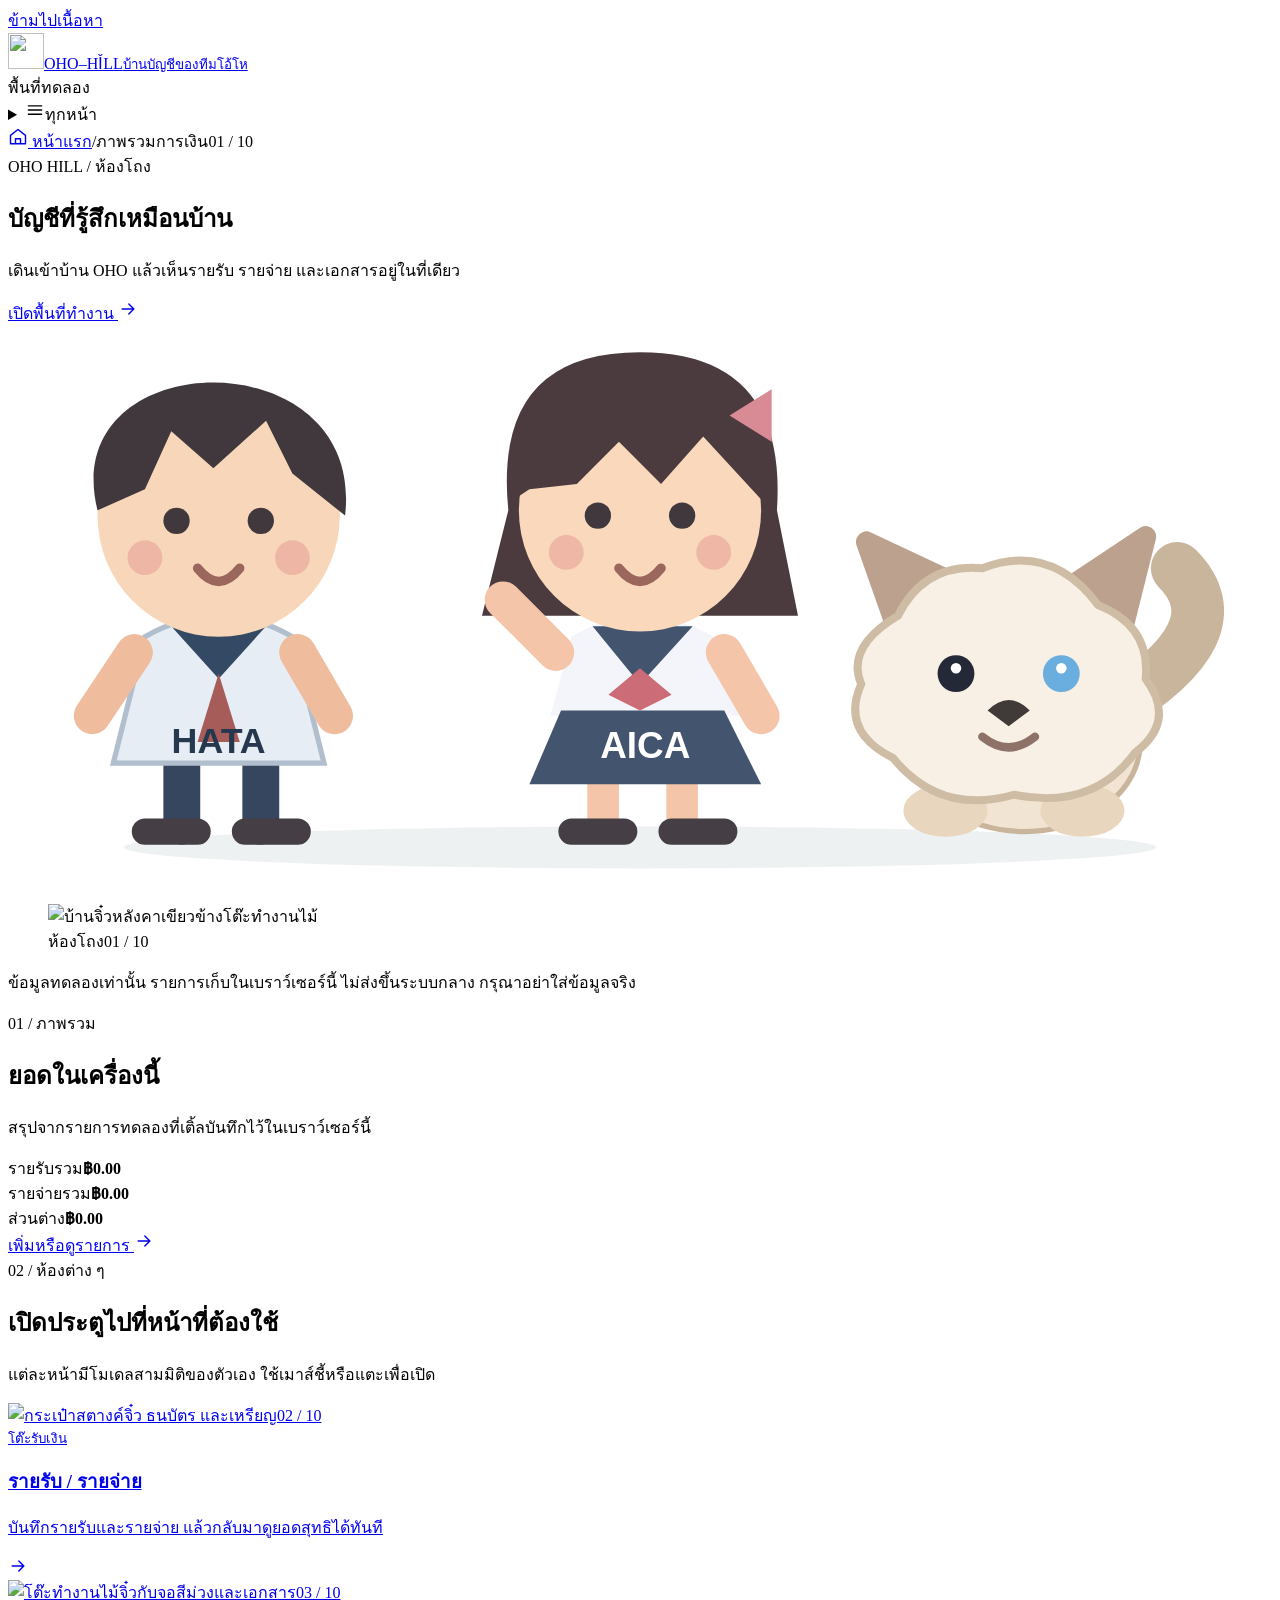
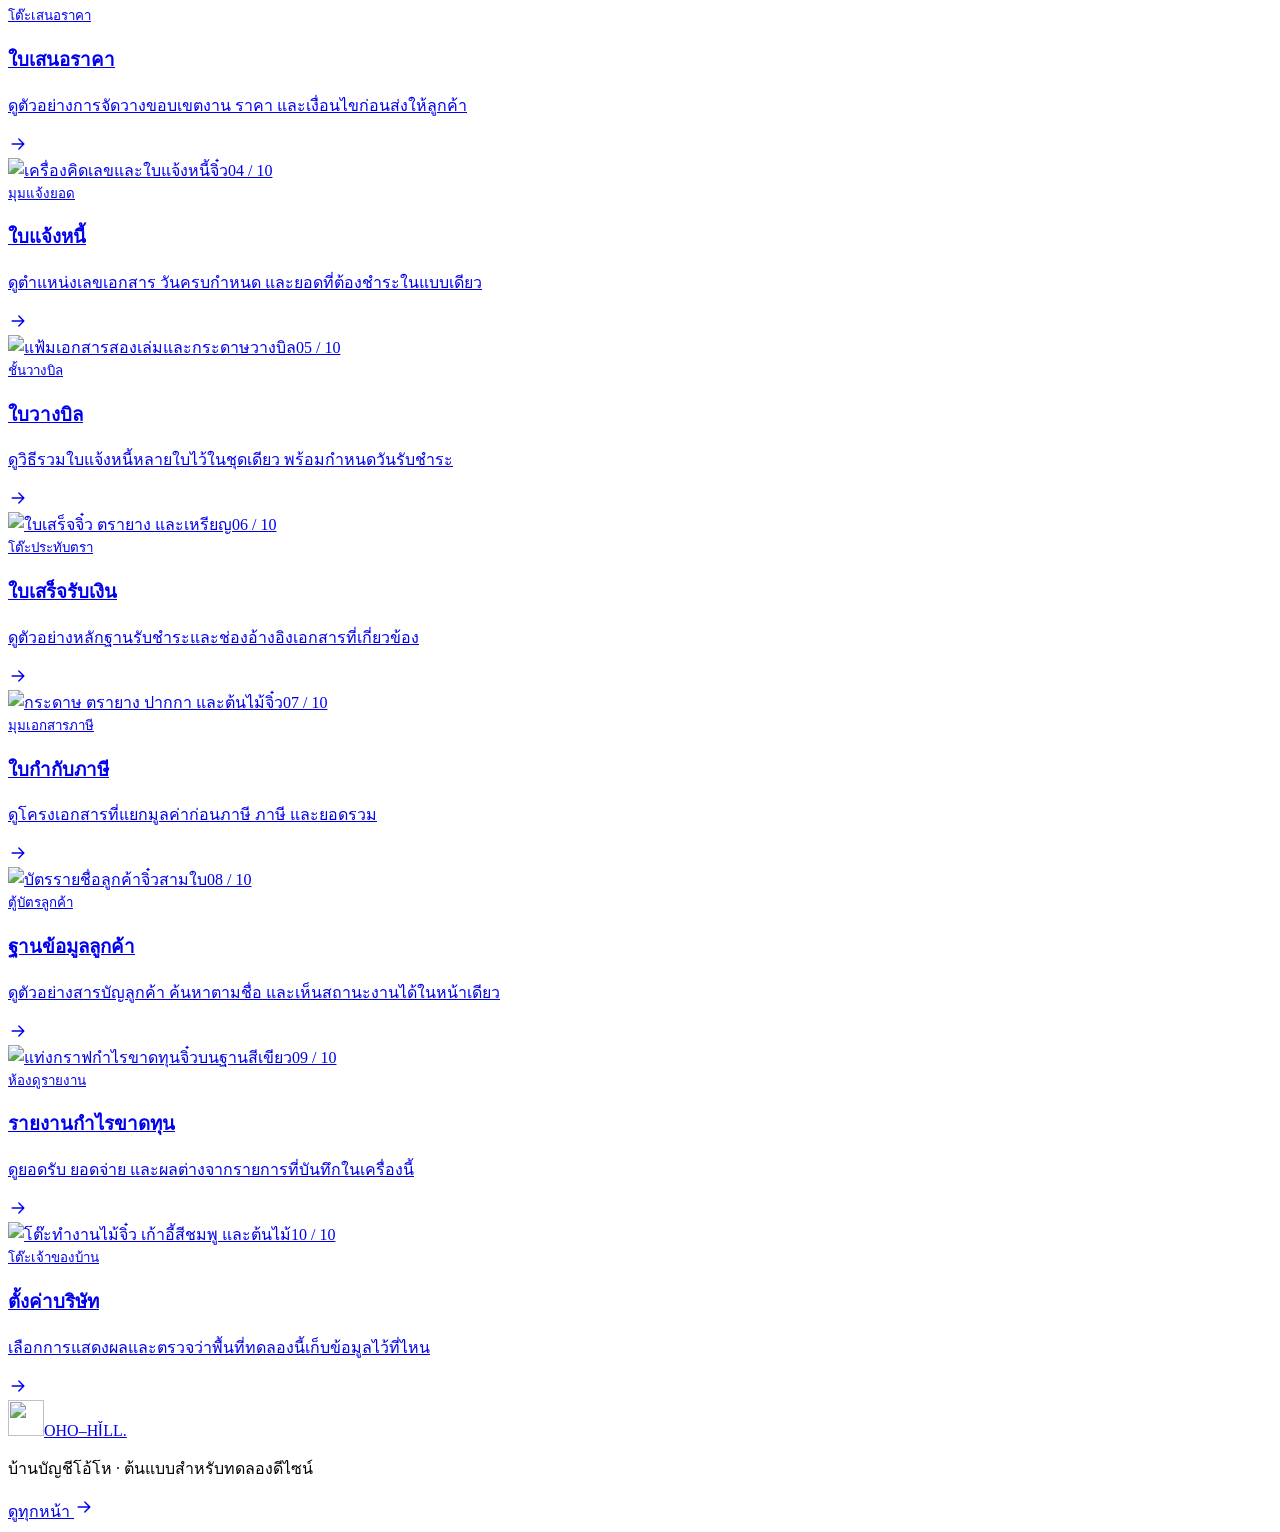
==== commit a98d2056: "Complete the ten-page OHO HILL miniature accounting design" ====
--- a/public/index.html
+++ b/public/index.html
@@ -1,3 +1,11 @@
-<!doctype html><html lang="th"><meta charset="utf-8"><meta name="viewport" content="width=device-width,initial-scale=1"><title>OHO-HǏLL</title><style>*{box-sizing:border-box}body{margin:0;background:#f5f7fa;color:#182b3b;font:16px system-ui}header{background:#173b45;color:white;padding:22px 5%;display:flex;align-items:center;gap:24px;flex-wrap:wrap}button,input,select{font:inherit;padding:10px;border:1px solid #ccd5db;border-radius:8px}button{cursor:pointer;background:white;color:#173b45}main{max-width:1200px;margin:auto;padding:28px}.grid{display:grid;grid-template-columns:repeat(auto-fit,minmax(190px,1fr));gap:16px}article,section{background:white;border:1px solid #e1e6eb;border-radius:14px;padding:22px;margin-bottom:18px}h1{font-size:32px}strong{font-size:28px}form{display:flex;flex-wrap:wrap;gap:10px}table{width:100%;border-collapse:collapse}td,th{text-align:left;padding:12px;border-bottom:1px solid #eee}.scroll{overflow:auto}small{color:#64748b}a{color:#087b75}header{position:fixed;inset:0 auto 0 0;width:240px;display:flex;flex-direction:column;align-items:stretch;justify-content:flex-start;padding:30px 18px;gap:8px;background:#143b36}header b{margin-bottom:28px;font-size:21px}header button{background:transparent;color:white;border:0;text-align:left}header button:hover{background:#ffffff22}main{margin-left:240px;max-width:none;padding:36px}section{box-shadow:0 3px 12px #142b3610}h1{letter-spacing:-1px}form button{background:#167c60;color:white} @media(max-width:700px){header{position:static;width:auto;flex-direction:row;flex-wrap:wrap;padding:14px}header b{width:100%;margin:0}main{margin:0;padding:16px}}body{background:#f5f5f7;color:#1d1d1f;font-family:-apple-system,BlinkMacSystemFont,"Helvetica Neue",Arial,sans-serif}header{position:sticky;top:0;z-index:10;width:auto;inset:0 0 auto;flex-direction:row;align-items:center;justify-content:center;gap:22px;padding:12px 5%;background:#ffffffeb;backdrop-filter:blur(20px);border-bottom:1px solid #ddd;color:#1d1d1f}header b{margin:0 auto 0 0;font-size:20px;letter-spacing:-.7px}header button{color:#333;background:transparent;font-size:14px;padding:8px 4px}header button:hover{color:#0071e3;background:transparent}main{margin:0 auto;max-width:1440px;padding:24px 5% 80px}h1{font-size:clamp(36px,6vw,76px);letter-spacing:-2px;margin:30px 0 12px}h2{font-size:clamp(24px,3vw,40px);letter-spacing:-.8px}article,section{border:0;border-radius:28px;box-shadow:none;padding:clamp(20px,4vw,44px);scroll-margin-top:100px}#stats{gap:18px;margin:36px 0}#stats article{background:#fff;min-height:170px;display:flex;flex-direction:column;justify-content:center}#stats article:first-child{background:#171719;color:white}strong{font-size:clamp(25px,3vw,48px);letter-spacing:-1px}form button{background:#0071e3;border:0;border-radius:999px;padding:12px 24px}#docs{background:#e8e8ed}#docs article{padding:22px;margin:0} .hero{padding:60px 0 24px;text-align:center}.hero p{font-size:clamp(17px,2vw,24px);color:#666}.hero .eyebrow{font-size:15px;color:#0071e3;font-weight:700}.hero a{display:inline-block;background:#0071e3;color:white;border-radius:999px;padding:13px 26px;text-decoration:none}.reveal{opacity:0;transform:translateY(24px);transition:opacity .65s ease,transform .65s cubic-bezier(.2,.8,.2,1)}.reveal.visible{opacity:1;transform:none}@media(prefers-reduced-motion:reduce){.reveal{opacity:1;transform:none;transition:none}}@media(max-width:700px){header{gap:10px;justify-content:flex-start;overflow:auto;flex-wrap:nowrap}header b{width:auto;white-space:nowrap}header button{white-space:nowrap}main{padding:16px}.hero{padding:25px 0}#stats article{min-height:110px}form input,form select{width:100%}} .mini-grid{display:grid;grid-template-columns:repeat(auto-fit,minmax(220px,1fr));gap:20px;margin:30px 0 60px}.mini-card{background:var(--tile);border:0;border-radius:30px;text-align:left;padding:22px;color:#263a35;overflow:hidden;transition:transform .35s,box-shadow .35s;min-height:240px}.mini-card svg{display:block;width:100%;height:170px;transition:transform .5s;filter:drop-shadow(0 8px 5px #0001)}.mini-card span{display:block;font-size:22px;font-weight:700}.mini-card small{display:block;margin-top:8px;opacity:.65;transition:transform .3s,opacity .3s}.mini-card:hover,.mini-card:focus-visible{transform:translateY(-6px);box-shadow:0 18px 35px #0002}.mini-card:hover svg{transform:scale(1.09)}.mini-card:hover small{opacity:1;transform:translateX(5px)}@media(max-width:600px){.mini-grid{grid-template-columns:repeat(2,minmax(0,1fr));gap:10px}.mini-card{padding:12px;min-height:150px}.mini-card svg{height:100px}.mini-card span{font-size:16px}}@media(prefers-reduced-motion:reduce){.mini-card,.mini-card svg,.mini-card small{transition:none}}.oho-mascot-scene{display:block;width:min(220px,65vw);height:auto;margin:14px auto 0;pointer-events:none;user-select:none}.oho-mascot-scene .oho-kid,.oho-mascot-scene .oho-dog{transform-box:fill-box;transform-origin:center bottom;animation:oho-bob 3.4s ease-in-out infinite}.oho-mascot-scene .oho-girl{animation-delay:-1.1s}.oho-mascot-scene .oho-dog{animation-delay:-2.2s}.oho-mascot-scene .oho-wave{transform-box:fill-box;transform-origin:bottom right;animation:oho-wave 2.8s ease-in-out infinite}@keyframes oho-bob{0%,100%{transform:translateY(0)}50%{transform:translateY(-4px)}}@keyframes oho-wave{0%,60%,100%{transform:rotate(0deg)}70%,90%{transform:rotate(12deg)}80%{transform:rotate(-10deg)}}@media(prefers-reduced-motion:reduce){.oho-mascot-scene *{animation:none!important}}</style><header><b>OHO-HǏLL.</b><button onclick="show('account')">บัญชี</button><button onclick="show('account');document.getElementById('entry').scrollIntoView()">รายรับ / รายจ่าย</button><button onclick="show('account');document.getElementById('docs').scrollIntoView()">เอกสารการขาย</button><button onclick="show('account');document.getElementById('rows').scrollIntoView()">รายการบัญชี</button><button hidden onclick="show('booking')">จองคิวช่างภาพ</button><button hidden onclick="show('calendar')">ปฏิทิน</button></header><main><p><small>ต้นแบบ UI — ข้อมูลทดลองเก็บในเบราว์เซอร์เท่านั้น ห้ามใช้ข้อมูลจริง</small></p><div id="account"><div class="hero"><div class="eyebrow">ระบบบัญชีบริษัท</div><h1>การเงินของคุณ<br>ชัดเจนในที่เดียว</h1><p>จัดการรายรับ รายจ่าย และเอกสารบัญชีได้ง่ายขึ้น</p><a href="#docs">ดูเอกสารบัญชี</a><svg class="oho-mascot-scene" viewBox="0 0 240 106" aria-hidden="true" focusable="false" xmlns="http://www.w3.org/2000/svg"><ellipse cx="120" cy="99" rx="98" ry="4" fill="#8c9ea9" opacity=".15"/><g class="oho-kid"><path d="M33 83v12m15-12v12" stroke="#35465e" stroke-width="7" stroke-linecap="round"/><path d="M26 96h10m9 0h10" stroke="#453f45" stroke-width="5" stroke-linecap="round"/><path d="M26 59q14-8 28 0l6 24H20z" fill="#e6edf4" stroke="#b1becd" stroke-width="1"/><path d="m31 57 9 10 9-10" fill="#344963"/><path d="m40 66-4 13h8z" fill="#a65d59"/><text x="40" y="81" text-anchor="middle" font-family="Arial,sans-serif" font-size="6.8" font-weight="bold" fill="#26384e">HATA</text><path d="M24 62 16 74M55 62l7 12" stroke="#efbc9e" stroke-width="7" stroke-linecap="round"/><circle cx="40" cy="36" r="23" fill="#f8d6b9"/><path d="M17 35C9 3 68 2 64 36L54 28 49 18 39 27 31 20 26 31z" fill="#40383c"/><circle cx="32" cy="37" r="2.5" fill="#40383c"/><circle cx="48" cy="37" r="2.5" fill="#40383c"/><circle cx="26" cy="44" r="3.3" fill="#eaa69a" opacity=".65"/><circle cx="54" cy="44" r="3.3" fill="#eaa69a" opacity=".65"/><path d="M36 46q4 5 8 0" fill="none" stroke="#9b665b" stroke-width="1.8" stroke-linecap="round"/></g><g class="oho-kid oho-girl"><path d="M113 83v12m15-12v12" stroke="#f4c5a9" stroke-width="6" stroke-linecap="round"/><path d="M107 96h10m9 0h10" stroke="#453f45" stroke-width="5" stroke-linecap="round"/><path d="M95 35q-3-30 25-30t26 30l4 20-60 0z" fill="#4b3b3e"/><path d="M107 59q13-8 27 0l5 15h-36z" fill="#f3f5fa"/><path d="m105 73-6 14h44l-7-14z" fill="#42546e"/><path d="m111 57 9 11 10-11" fill="#42546e"/><path d="m120 65-6 5 6 3 6-3z" fill="#cb6c77"/><text x="121" y="82" text-anchor="middle" font-family="Arial,sans-serif" font-size="7" font-weight="bold" fill="white">AICA</text><g class="oho-wave"><path d="M104 62 94 52" stroke="#f4c5a9" stroke-width="7" stroke-linecap="round"/></g><path d="m136 62 7 12" stroke="#f4c5a9" stroke-width="7" stroke-linecap="round"/><circle cx="120" cy="35" r="23" fill="#f9d8bc"/><path d="M96 33Q94 6 119 8q28 0 25 26l-12-13-8 9-8-8-8 8-9 1z" fill="#4b3b3e"/><path d="m137 17 8-5v10z" fill="#d98b95"/><circle cx="112" cy="36" r="2.5" fill="#40383c"/><circle cx="128" cy="36" r="2.5" fill="#40383c"/><circle cx="106" cy="43" r="3.3" fill="#eaa69a" opacity=".65"/><circle cx="134" cy="43" r="3.3" fill="#eaa69a" opacity=".65"/><path d="M116 46q4 5 8 0" fill="none" stroke="#9b665b" stroke-width="1.8" stroke-linecap="round"/></g><g class="oho-dog"><path d="M209 73q25-15 13-27" fill="none" stroke="#c9b49c" stroke-width="10" stroke-linecap="round"/><ellipse cx="193" cy="79" rx="22" ry="17" fill="#f1e4d3" stroke="#c9b49c"/><ellipse cx="178" cy="92" rx="8" ry="5" fill="#e9d6bf"/><ellipse cx="204" cy="92" rx="8" ry="5" fill="#e9d6bf"/><path d="m169 58-6-17 17 8m21 1 15-10-5 20" fill="#bca28e" stroke="#bca28e" stroke-width="4" stroke-linejoin="round"/><path d="M169 55q-10 6-7 13-4 9 6 14 9 11 23 7 15 3 23-8 8-6 2-14 1-10-9-14-9-12-22-7-11-1-16 9z" fill="#f8f0e5" stroke="#cfbca5" stroke-width="1.5"/><circle cx="180" cy="66" r="3.5" fill="#242938"/><circle cx="200" cy="66" r="3.5" fill="#6aaddf"/><circle cx="180" cy="65" r="1" fill="#fff"/><circle cx="200" cy="65" r="1" fill="#fff"/><path d="M186 73q4-4 8 0l-4 3z" fill="#403a39"/><path d="M185 78q5 4 10 0" fill="none" stroke="#8e7267" stroke-width="1.6" stroke-linecap="round"/></g></svg></div><h2>พื้นที่ทำงานของคุณ</h2><div class="mini-grid"><button type="button" class="mini-card" style="--tile:#d9e8dd" data-i="0"><svg viewBox="0 0 260 180" aria-hidden="true"><ellipse cx="130" cy="151" rx="91" ry="19" fill="#34483e" opacity=".13"/><path d="M67 100v42m100-42v42m-65-24v42" stroke="#876b59" stroke-width="9" stroke-linecap="round"/><path d="m47 91 92-45 75 38-92 46z" fill="#e5bd92"/><path d="m47 91 75 39v10L47 101z" fill="#a97c58"/><path d="m122 130 92-46v10l-92 46z" fill="#bc9068"/><path d="m96 78 0-45 55-26v45z" fill="#4b5663"/><path d="m101 38 45-22v32l-45 22z" fill="#bce4e8"/><path d="m124 66 0 17 20 10" stroke="#68737d" stroke-width="6" fill="none"/><path d="m74 91 33-16 31 15-33 16z" fill="#fff9ed"/><ellipse cx="174" cy="76" rx="12" ry="6" fill="#fff"/><path d="M162 76v15q12 10 24 0V76" fill="#fff"/><path d="M186 79q15-4 7 10h-7" fill="none" stroke="#fff" stroke-width="4"/></svg><span>ภาพรวมการเงิน</span><small>เปิดดู →</small></button><button type="button" class="mini-card" style="--tile:#f8e5c9" data-i="1"><svg viewBox="0 0 260 180" aria-hidden="true"><ellipse cx="130" cy="151" rx="91" ry="19" fill="#34483e" opacity=".13"/><path d="m55 95 85-45 66 35-85 45z" fill="#a8c9a1"/><path d="m55 95 66 35v24l-66-35z" fill="#64956d"/><path d="m121 130 85-45v24l-85 45z" fill="#497b59"/><path d="m88 78 66 35 22-12-66-35z" fill="#fff1ce"/><ellipse cx="145" cy="69" rx="25" ry="13" fill="#eac36a"/><path d="M120 69v12q25 24 50 0V69" fill="#c79740"/><ellipse cx="145" cy="69" rx="25" ry="13" fill="#f5d583"/></svg><span>รายรับ / รายจ่าย</span><small>เปิดดู →</small></button><button type="button" class="mini-card" style="--tile:#e6def5" data-i="2"><svg viewBox="0 0 260 180" aria-hidden="true"><ellipse cx="130" cy="151" rx="91" ry="19" fill="#34483e" opacity=".13"/><path d="M67 100v42m100-42v42m-65-24v42" stroke="#876b59" stroke-width="9" stroke-linecap="round"/><path d="m47 91 92-45 75 38-92 46z" fill="#e5bd92"/><path d="m47 91 75 39v10L47 101z" fill="#a97c58"/><path d="m122 130 92-46v10l-92 46z" fill="#bc9068"/><path d="m96 78 0-45 55-26v45z" fill="#4b5663"/><path d="m101 38 45-22v32l-45 22z" fill="#bce4e8"/><path d="m124 66 0 17 20 10" stroke="#68737d" stroke-width="6" fill="none"/><path d="m74 91 33-16 31 15-33 16z" fill="#fff9ed"/><ellipse cx="174" cy="76" rx="12" ry="6" fill="#fff"/><path d="M162 76v15q12 10 24 0V76" fill="#fff"/><path d="M186 79q15-4 7 10h-7" fill="none" stroke="#fff" stroke-width="4"/></svg><span>ใบเสนอราคา</span><small>ตัวอย่างดีไซน์</small></button><button type="button" class="mini-card" style="--tile:#dce9fa" data-i="3"><svg viewBox="0 0 260 180" aria-hidden="true"><ellipse cx="130" cy="151" rx="91" ry="19" fill="#34483e" opacity=".13"/><path d="m66 75 80-40 60 30-80 40z" fill="#b8a38c"/><path d="m66 75 60 30v48l-60-30z" fill="#8b7766"/><path d="m126 105 80-40v48l-80 40z" fill="#a28b75"/><path d="m82 72 65-32 44 22-65 32z" fill="#fff"/><path d="m99 73 43-22m-29 29 43-22m-29 29 43-22" stroke="#779cc9" stroke-width="3"/></svg><span>ใบแจ้งหนี้</span><small>ตัวอย่างดีไซน์</small></button><button type="button" class="mini-card" style="--tile:#f7dfd7" data-i="4"><svg viewBox="0 0 260 180" aria-hidden="true"><ellipse cx="130" cy="151" rx="91" ry="19" fill="#34483e" opacity=".13"/><path d="m66 75 80-40 60 30-80 40z" fill="#b8a38c"/><path d="m66 75 60 30v48l-60-30z" fill="#8b7766"/><path d="m126 105 80-40v48l-80 40z" fill="#a28b75"/><path d="m82 72 65-32 44 22-65 32z" fill="#fff"/><path d="m99 73 43-22m-29 29 43-22m-29 29 43-22" stroke="#d59b88" stroke-width="3"/></svg><span>ใบวางบิล</span><small>ตัวอย่างดีไซน์</small></button><button type="button" class="mini-card" style="--tile:#d8eee9" data-i="5"><svg viewBox="0 0 260 180" aria-hidden="true"><ellipse cx="130" cy="151" rx="91" ry="19" fill="#34483e" opacity=".13"/><path d="m55 95 85-45 66 35-85 45z" fill="#a8c9a1"/><path d="m55 95 66 35v24l-66-35z" fill="#64956d"/><path d="m121 130 85-45v24l-85 45z" fill="#497b59"/><path d="m88 78 66 35 22-12-66-35z" fill="#fff1ce"/><ellipse cx="145" cy="69" rx="25" ry="13" fill="#eac36a"/><path d="M120 69v12q25 24 50 0V69" fill="#c79740"/><ellipse cx="145" cy="69" rx="25" ry="13" fill="#f5d583"/></svg><span>ใบเสร็จรับเงิน</span><small>ตัวอย่างดีไซน์</small></button><button type="button" class="mini-card" style="--tile:#eee3d4" data-i="6"><svg viewBox="0 0 260 180" aria-hidden="true"><ellipse cx="130" cy="151" rx="91" ry="19" fill="#34483e" opacity=".13"/><path d="m66 75 80-40 60 30-80 40z" fill="#b8a38c"/><path d="m66 75 60 30v48l-60-30z" fill="#8b7766"/><path d="m126 105 80-40v48l-80 40z" fill="#a28b75"/><path d="m82 72 65-32 44 22-65 32z" fill="#fff"/><path d="m99 73 43-22m-29 29 43-22m-29 29 43-22" stroke="#b9a17e" stroke-width="3"/></svg><span>ใบกำกับภาษี</span><small>ตัวอย่างดีไซน์</small></button><button type="button" class="mini-card" style="--tile:#e1e5f8" data-i="7"><svg viewBox="0 0 260 180" aria-hidden="true"><ellipse cx="130" cy="151" rx="91" ry="19" fill="#34483e" opacity=".13"/><path d="M67 100v42m100-42v42m-65-24v42" stroke="#876b59" stroke-width="9" stroke-linecap="round"/><path d="m47 91 92-45 75 38-92 46z" fill="#e5bd92"/><path d="m47 91 75 39v10L47 101z" fill="#a97c58"/><path d="m122 130 92-46v10l-92 46z" fill="#bc9068"/><path d="m96 78 0-45 55-26v45z" fill="#4b5663"/><path d="m101 38 45-22v32l-45 22z" fill="#bce4e8"/><path d="m124 66 0 17 20 10" stroke="#68737d" stroke-width="6" fill="none"/><path d="m74 91 33-16 31 15-33 16z" fill="#fff9ed"/><ellipse cx="174" cy="76" rx="12" ry="6" fill="#fff"/><path d="M162 76v15q12 10 24 0V76" fill="#fff"/><path d="M186 79q15-4 7 10h-7" fill="none" stroke="#fff" stroke-width="4"/></svg><span>ฐานข้อมูลลูกค้า</span><small>ตัวอย่างดีไซน์</small></button><button type="button" class="mini-card" style="--tile:#e4efcf" data-i="8"><svg viewBox="0 0 260 180" aria-hidden="true"><ellipse cx="130" cy="151" rx="91" ry="19" fill="#34483e" opacity=".13"/><path d="m62 111 100-50 50 25-100 50z" fill="#fff"/><path d="M88 109V74l24-12v35z" fill="#83aa82"/><path d="M121 92V43l24-12v49z" fill="#e5b76e"/><path d="M155 75V15l24-12v60z" fill="#91a9cf"/></svg><span>รายงานกำไรขาดทุน</span><small>เปิดดู →</small></button><button type="button" class="mini-card" style="--tile:#f1dce8" data-i="9"><svg viewBox="0 0 260 180" aria-hidden="true"><ellipse cx="130" cy="151" rx="91" ry="19" fill="#34483e" opacity=".13"/><path d="M67 100v42m100-42v42m-65-24v42" stroke="#876b59" stroke-width="9" stroke-linecap="round"/><path d="m47 91 92-45 75 38-92 46z" fill="#e5bd92"/><path d="m47 91 75 39v10L47 101z" fill="#a97c58"/><path d="m122 130 92-46v10l-92 46z" fill="#bc9068"/><path d="m96 78 0-45 55-26v45z" fill="#4b5663"/><path d="m101 38 45-22v32l-45 22z" fill="#bce4e8"/><path d="m124 66 0 17 20 10" stroke="#68737d" stroke-width="6" fill="none"/><path d="m74 91 33-16 31 15-33 16z" fill="#fff9ed"/><ellipse cx="174" cy="76" rx="12" ry="6" fill="#fff"/><path d="M162 76v15q12 10 24 0V76" fill="#fff"/><path d="M186 79q15-4 7 10h-7" fill="none" stroke="#fff" stroke-width="4"/></svg><span>ตั้งค่าบริษัท</span><small>ตัวอย่างดีไซน์</small></button></div><h2>ภาพรวมการเงิน</h2><div class="grid" id="stats"></div><section><h2>บันทึกรายการ</h2><form id="entry"><select name="type"><option>รายรับ</option><option>รายจ่าย</option></select><input name="name" required placeholder="รายละเอียด"><input name="amount" required type="number" min="0.01" step=".01" placeholder="จำนวนเงิน"><button>บันทึก</button></form></section><section id="docs"><h2>เอกสารบัญชี</h2><div class="grid"><article><b>ใบเสนอราคา</b><p><small>ยังไม่เปิดใช้งาน</small></p></article><article><b>ใบแจ้งหนี้</b><p><small>ยังไม่เปิดใช้งาน</small></p></article><article><b>ใบวางบิล</b><p><small>ยังไม่เปิดใช้งาน</small></p></article><article><b>ใบเสร็จรับเงิน</b><p><small>ยังไม่เปิดใช้งาน</small></p></article><article><b>ใบกำกับภาษี</b><p><small>ยังไม่เปิดใช้งาน</small></p></article></div><small>โมดูลเอกสารยังไม่เปิดใช้งาน</small></section><section class="scroll"><h2>รายการล่าสุด</h2><table><thead><tr><th>ประเภท</th><th>รายละเอียด</th><th>จำนวนเงิน</th></tr></thead><tbody id="rows"></tbody></table></section></div><div id="booking" hidden><h1>จองคิวช่างภาพ</h1><section><form id="book"><input name="job" required placeholder="ชื่องาน"><input name="crew" required placeholder="ชื่อช่างภาพ"><input name="date" required type="date"><button>เพิ่มคิว</button></form></section><section id="jobs"></section></div><div id="calendar" hidden><h1>ปฏิทินงาน</h1><section><a href="https://calendar.google.com/" target="_blank" rel="noopener">เปิด Google Calendar</a><p>ยังไม่ได้เชื่อมซิงค์อัตโนมัติ</p></section></div></main><script>const $=id=>document.getElementById(id);function show(id){['account','booking','calendar'].forEach(x=>$(x).hidden=x!==id)}let entries=JSON.parse(localStorage.getItem('oho-demo-entries')||'[]'),jobs=JSON.parse(localStorage.getItem('oho-demo-jobs')||'[]');const money=n=>Number(n).toLocaleString('th-TH',{style:'currency',currency:'THB'});function render(){let a=entries.filter(x=>x.type==='รายรับ').reduce((s,x)=>s+Number(x.amount),0),b=entries.filter(x=>x.type==='รายจ่าย').reduce((s,x)=>s+Number(x.amount),0);$('stats').replaceChildren(...[['รายรับ',a],['รายจ่าย',b],['ส่วนต่าง',a-b]].map(([k,v])=>{let e=document.createElement('article');e.append(k,document.createElement('br'));let s=document.createElement('strong');s.textContent=money(v);e.append(s);return e}));$('rows').replaceChildren(...entries.map(x=>{let tr=document.createElement('tr');[x.type,x.name,money(x.amount)].forEach(v=>{let td=document.createElement('td');td.textContent=v;tr.append(td)});return tr}));$('jobs').replaceChildren(...jobs.map(x=>{let p=document.createElement('p');p.textContent=x.date+' • '+x.job+' • '+x.crew;return p}))} $('entry').onsubmit=e=>{e.preventDefault();entries.unshift(Object.fromEntries(new FormData(e.target)));localStorage.setItem('oho-demo-entries',JSON.stringify(entries));e.target.reset();render()};$('book').onsubmit=e=>{e.preventDefault();let x=Object.fromEntries(new FormData(e.target));if(jobs.some(j=>j.date===x.date&&j.crew.trim().toLowerCase()===x.crew.trim().toLowerCase()))return alert('ช่างภาพมีคิวแล้ว');jobs.push(x);localStorage.setItem('oho-demo-jobs',JSON.stringify(jobs));e.target.reset();render()};render();if('IntersectionObserver' in window&&!matchMedia('(prefers-reduced-motion: reduce)').matches){const observer=new IntersectionObserver(items=>items.forEach(x=>{if(x.isIntersecting){x.target.classList.add('visible');observer.unobserve(x.target)}}),{threshold:.08});document.querySelectorAll('#account section,#stats,.hero').forEach(x=>{x.classList.add('reveal');observer.observe(x)})}</script><script>document.querySelectorAll('.mini-card').forEach(b=>b.onclick=()=>{let i=+b.dataset.i;let target=i===0||i===8?'stats':i===1?'entry':i>=2&&i<=6?'docs':null;if(target)document.getElementById(target).scrollIntoView({behavior:'smooth'});else alert('ส่วนนี้ยังไม่เปิดใช้งาน')});</script>
-<!-- Production rebuild after enabling automatic builds -->
-</html>+<!doctype html>
+<html lang="th"><head><meta charset="utf-8"><meta name="viewport" content="width=device-width, initial-scale=1"><meta name="description" content="เดินเข้าบ้าน OHO แล้วเห็นรายรับ รายจ่าย และเอกสารอยู่ในที่เดียว"><meta name="robots" content="noindex,nofollow"><meta name="theme-color" content="#101719"><meta name="ohg-release" content="oho-hill-20261126-3d10"><title>ภาพรวมการเงิน | OHO-HǏLL</title><link rel="icon" type="image/svg+xml" href="/hill-assets/mark.svg"><link rel="stylesheet" href="/hill-assets/style.css"><script src="/hill-assets/app.js" defer></script></head>
+<body data-room="overview" style="--tone:#c5dece"><a class="skip" href="#main">ข้ามไปเนื้อหา</a>
+<header class="site-head"><div class="bar"><a class="brand" href="/" aria-label="OHO HILL หน้าแรก"><img src="/hill-assets/mark.svg" width="36" height="36" alt=""><span>OHO–HǏLL<small>บ้านบัญชีของทีมโอ้โห</small></span></a><div class="bar-end"><span class="badge"><i></i> พื้นที่ทดลอง</span><details class="menu"><summary><svg width="20" height="20" viewBox="0 0 24 24" fill="none" stroke="currentColor" stroke-width="1.7" stroke-linecap="round" stroke-linejoin="round" aria-hidden="true"><path d="M4 7h16M4 12h16M4 17h16"/></svg><span>ทุกหน้า</span></summary><nav aria-label="ทุกหน้าของ OHO HILL"><a href="/" aria-current=page><span>01</span>ภาพรวมการเงิน</a><a href="/ledger/" ><span>02</span>รายรับ / รายจ่าย</a><a href="/quote/" ><span>03</span>ใบเสนอราคา</a><a href="/invoice/" ><span>04</span>ใบแจ้งหนี้</a><a href="/billing/" ><span>05</span>ใบวางบิล</a><a href="/receipt/" ><span>06</span>ใบเสร็จรับเงิน</a><a href="/tax/" ><span>07</span>ใบกำกับภาษี</a><a href="/clients/" ><span>08</span>ฐานข้อมูลลูกค้า</a><a href="/report/" ><span>09</span>รายงานกำไรขาดทุน</a><a href="/settings/" ><span>10</span>ตั้งค่าบริษัท</a></nav></details></div></div></header>
+<main class="shell" id="main">
+<div class="crumb"><a href="/"><svg width="20" height="20" viewBox="0 0 24 24" fill="none" stroke="currentColor" stroke-width="1.7" stroke-linecap="round" stroke-linejoin="round" aria-hidden="true"><path d="m3 10 9-7 9 7v10H3zm6 10v-6h6v6"/></svg> หน้าแรก</a><span aria-hidden="true">/</span><span>ภาพรวมการเงิน</span><span class="chapter">01 / 10</span></div>
+<section class="hero"><div class="hero-copy"><span class="kicker">OHO HILL / ห้องโถง</span><h1>บัญชีที่รู้สึกเหมือนบ้าน</h1><p>เดินเข้าบ้าน OHO แล้วเห็นรายรับ รายจ่าย และเอกสารอยู่ในที่เดียว</p><a class="primary" href="#rooms">เปิดพื้นที่ทำงาน <svg width="20" height="20" viewBox="0 0 24 24" fill="none" stroke="currentColor" stroke-width="1.7" stroke-linecap="round" stroke-linejoin="round" aria-hidden="true"><path d="M5 12h14m-6-6 6 6-6 6"/></svg></a><div class="mascots" aria-label="มาสคอต HATA, AICA และน้องหมา"><svg class="oho-mascot-scene" viewBox="0 0 240 106" aria-hidden="true" focusable="false" xmlns="http://www.w3.org/2000/svg"><ellipse cx="120" cy="99" rx="98" ry="4" fill="#8c9ea9" opacity=".15"/><g class="oho-kid"><path d="M33 83v12m15-12v12" stroke="#35465e" stroke-width="7" stroke-linecap="round"/><path d="M26 96h10m9 0h10" stroke="#453f45" stroke-width="5" stroke-linecap="round"/><path d="M26 59q14-8 28 0l6 24H20z" fill="#e6edf4" stroke="#b1becd" stroke-width="1"/><path d="m31 57 9 10 9-10" fill="#344963"/><path d="m40 66-4 13h8z" fill="#a65d59"/><text x="40" y="81" text-anchor="middle" font-family="Arial,sans-serif" font-size="6.8" font-weight="bold" fill="#26384e">HATA</text><path d="M24 62 16 74M55 62l7 12" stroke="#efbc9e" stroke-width="7" stroke-linecap="round"/><circle cx="40" cy="36" r="23" fill="#f8d6b9"/><path d="M17 35C9 3 68 2 64 36L54 28 49 18 39 27 31 20 26 31z" fill="#40383c"/><circle cx="32" cy="37" r="2.5" fill="#40383c"/><circle cx="48" cy="37" r="2.5" fill="#40383c"/><circle cx="26" cy="44" r="3.3" fill="#eaa69a" opacity=".65"/><circle cx="54" cy="44" r="3.3" fill="#eaa69a" opacity=".65"/><path d="M36 46q4 5 8 0" fill="none" stroke="#9b665b" stroke-width="1.8" stroke-linecap="round"/></g><g class="oho-kid oho-girl"><path d="M113 83v12m15-12v12" stroke="#f4c5a9" stroke-width="6" stroke-linecap="round"/><path d="M107 96h10m9 0h10" stroke="#453f45" stroke-width="5" stroke-linecap="round"/><path d="M95 35q-3-30 25-30t26 30l4 20-60 0z" fill="#4b3b3e"/><path d="M107 59q13-8 27 0l5 15h-36z" fill="#f3f5fa"/><path d="m105 73-6 14h44l-7-14z" fill="#42546e"/><path d="m111 57 9 11 10-11" fill="#42546e"/><path d="m120 65-6 5 6 3 6-3z" fill="#cb6c77"/><text x="121" y="82" text-anchor="middle" font-family="Arial,sans-serif" font-size="7" font-weight="bold" fill="white">AICA</text><g class="oho-wave"><path d="M104 62 94 52" stroke="#f4c5a9" stroke-width="7" stroke-linecap="round"/></g><path d="m136 62 7 12" stroke="#f4c5a9" stroke-width="7" stroke-linecap="round"/><circle cx="120" cy="35" r="23" fill="#f9d8bc"/><path d="M96 33Q94 6 119 8q28 0 25 26l-12-13-8 9-8-8-8 8-9 1z" fill="#4b3b3e"/><path d="m137 17 8-5v10z" fill="#d98b95"/><circle cx="112" cy="36" r="2.5" fill="#40383c"/><circle cx="128" cy="36" r="2.5" fill="#40383c"/><circle cx="106" cy="43" r="3.3" fill="#eaa69a" opacity=".65"/><circle cx="134" cy="43" r="3.3" fill="#eaa69a" opacity=".65"/><path d="M116 46q4 5 8 0" fill="none" stroke="#9b665b" stroke-width="1.8" stroke-linecap="round"/></g><g class="oho-dog"><path d="M209 73q25-15 13-27" fill="none" stroke="#c9b49c" stroke-width="10" stroke-linecap="round"/><ellipse cx="193" cy="79" rx="22" ry="17" fill="#f1e4d3" stroke="#c9b49c"/><ellipse cx="178" cy="92" rx="8" ry="5" fill="#e9d6bf"/><ellipse cx="204" cy="92" rx="8" ry="5" fill="#e9d6bf"/><path d="m169 58-6-17 17 8m21 1 15-10-5 20" fill="#bca28e" stroke="#bca28e" stroke-width="4" stroke-linejoin="round"/><path d="M169 55q-10 6-7 13-4 9 6 14 9 11 23 7 15 3 23-8 8-6 2-14 1-10-9-14-9-12-22-7-11-1-16 9z" fill="#f8f0e5" stroke="#cfbca5" stroke-width="1.5"/><circle cx="180" cy="66" r="3.5" fill="#242938"/><circle cx="200" cy="66" r="3.5" fill="#6aaddf"/><circle cx="180" cy="65" r="1" fill="#fff"/><circle cx="200" cy="65" r="1" fill="#fff"/><path d="M186 73q4-4 8 0l-4 3z" fill="#403a39"/><path d="M185 78q5 4 10 0" fill="none" stroke="#8e7267" stroke-width="1.6" stroke-linecap="round"/></g></svg></div></div><figure class="hero-art"><img src="/hill-assets/overview.webp" width="760" height="570" alt="บ้านจิ๋วหลังคาเขียวข้างโต๊ะทำงานไม้" fetchpriority=high decoding="async"><figcaption><span>ห้องโถง</span><span>01 / 10</span></figcaption></figure></section>
+<p class="privacy"><span>ข้อมูลทดลองเท่านั้น</span> รายการเก็บในเบราว์เซอร์นี้ ไม่ส่งขึ้นระบบกลาง กรุณาอย่าใส่ข้อมูลจริง</p>
+<section class="section" id="stats"><div class="section-head"><span class="kicker">01 / ภาพรวม</span><h2>ยอดในเครื่องนี้</h2><p>สรุปจากรายการทดลองที่เติ้ลบันทึกไว้ในเบราว์เซอร์นี้</p></div><div class="metrics" data-metrics><article><span>รายรับรวม</span><strong data-income>฿0.00</strong></article><article><span>รายจ่ายรวม</span><strong data-expense>฿0.00</strong></article><article><span>ส่วนต่าง</span><strong data-net>฿0.00</strong></article></div><a class="text-link" href="/ledger/">เพิ่มหรือดูรายการ <svg width="20" height="20" viewBox="0 0 24 24" fill="none" stroke="currentColor" stroke-width="1.7" stroke-linecap="round" stroke-linejoin="round" aria-hidden="true"><path d="M5 12h14m-6-6 6 6-6 6"/></svg></a></section><section class="section" id="rooms"><div class="section-head"><span class="kicker">02 / ห้องต่าง ๆ</span><h2>เปิดประตูไปที่หน้าที่ต้องใช้</h2><p>แต่ละหน้ามีโมเดลสามมิติของตัวเอง ใช้เมาส์ชี้หรือแตะเพื่อเปิด</p></div><div class="tiles"><a class="card" style="--tone:#efceaa" href="/ledger/"><div class="card-art"><img src="/hill-assets/ledger.webp" width="760" height="570" alt="กระเป๋าสตางค์จิ๋ว ธนบัตร และเหรียญ" loading=lazy decoding="async"><span class="tile-number">02 / 10</span></div><div class="card-info"><div><small>โต๊ะรับเงิน</small><h3>รายรับ / รายจ่าย</h3><p>บันทึกรายรับและรายจ่าย แล้วกลับมาดูยอดสุทธิได้ทันที</p></div><span class="round-arrow"><svg width="20" height="20" viewBox="0 0 24 24" fill="none" stroke="currentColor" stroke-width="1.7" stroke-linecap="round" stroke-linejoin="round" aria-hidden="true"><path d="M5 12h14m-6-6 6 6-6 6"/></svg></span></div></a><a class="card" style="--tone:#dcd0ed" href="/quote/"><div class="card-art"><img src="/hill-assets/quote.webp" width="760" height="570" alt="โต๊ะทำงานไม้จิ๋วกับจอสีม่วงและเอกสาร" loading=lazy decoding="async"><span class="tile-number">03 / 10</span></div><div class="card-info"><div><small>โต๊ะเสนอราคา</small><h3>ใบเสนอราคา</h3><p>ดูตัวอย่างการจัดวางขอบเขตงาน ราคา และเงื่อนไขก่อนส่งให้ลูกค้า</p></div><span class="round-arrow"><svg width="20" height="20" viewBox="0 0 24 24" fill="none" stroke="currentColor" stroke-width="1.7" stroke-linecap="round" stroke-linejoin="round" aria-hidden="true"><path d="M5 12h14m-6-6 6 6-6 6"/></svg></span></div></a><a class="card" style="--tone:#c7dcec" href="/invoice/"><div class="card-art"><img src="/hill-assets/invoice.webp" width="760" height="570" alt="เครื่องคิดเลขและใบแจ้งหนี้จิ๋ว" loading=lazy decoding="async"><span class="tile-number">04 / 10</span></div><div class="card-info"><div><small>มุมแจ้งยอด</small><h3>ใบแจ้งหนี้</h3><p>ดูตำแหน่งเลขเอกสาร วันครบกำหนด และยอดที่ต้องชำระในแบบเดียว</p></div><span class="round-arrow"><svg width="20" height="20" viewBox="0 0 24 24" fill="none" stroke="currentColor" stroke-width="1.7" stroke-linecap="round" stroke-linejoin="round" aria-hidden="true"><path d="M5 12h14m-6-6 6 6-6 6"/></svg></span></div></a><a class="card" style="--tone:#eed1c4" href="/billing/"><div class="card-art"><img src="/hill-assets/billing.webp" width="760" height="570" alt="แฟ้มเอกสารสองเล่มและกระดาษวางบิล" loading=lazy decoding="async"><span class="tile-number">05 / 10</span></div><div class="card-info"><div><small>ชั้นวางบิล</small><h3>ใบวางบิล</h3><p>ดูวิธีรวมใบแจ้งหนี้หลายใบไว้ในชุดเดียว พร้อมกำหนดวันรับชำระ</p></div><span class="round-arrow"><svg width="20" height="20" viewBox="0 0 24 24" fill="none" stroke="currentColor" stroke-width="1.7" stroke-linecap="round" stroke-linejoin="round" aria-hidden="true"><path d="M5 12h14m-6-6 6 6-6 6"/></svg></span></div></a><a class="card" style="--tone:#c1dfd6" href="/receipt/"><div class="card-art"><img src="/hill-assets/receipt.webp" width="760" height="570" alt="ใบเสร็จจิ๋ว ตรายาง และเหรียญ" loading=lazy decoding="async"><span class="tile-number">06 / 10</span></div><div class="card-info"><div><small>โต๊ะประทับตรา</small><h3>ใบเสร็จรับเงิน</h3><p>ดูตัวอย่างหลักฐานรับชำระและช่องอ้างอิงเอกสารที่เกี่ยวข้อง</p></div><span class="round-arrow"><svg width="20" height="20" viewBox="0 0 24 24" fill="none" stroke="currentColor" stroke-width="1.7" stroke-linecap="round" stroke-linejoin="round" aria-hidden="true"><path d="M5 12h14m-6-6 6 6-6 6"/></svg></span></div></a><a class="card" style="--tone:#eadbb9" href="/tax/"><div class="card-art"><img src="/hill-assets/tax.webp" width="760" height="570" alt="กระดาษ ตรายาง ปากกา และต้นไม้จิ๋ว" loading=lazy decoding="async"><span class="tile-number">07 / 10</span></div><div class="card-info"><div><small>มุมเอกสารภาษี</small><h3>ใบกำกับภาษี</h3><p>ดูโครงเอกสารที่แยกมูลค่าก่อนภาษี ภาษี และยอดรวม</p></div><span class="round-arrow"><svg width="20" height="20" viewBox="0 0 24 24" fill="none" stroke="currentColor" stroke-width="1.7" stroke-linecap="round" stroke-linejoin="round" aria-hidden="true"><path d="M5 12h14m-6-6 6 6-6 6"/></svg></span></div></a><a class="card" style="--tone:#d2d4ee" href="/clients/"><div class="card-art"><img src="/hill-assets/clients.webp" width="760" height="570" alt="บัตรรายชื่อลูกค้าจิ๋วสามใบ" loading=lazy decoding="async"><span class="tile-number">08 / 10</span></div><div class="card-info"><div><small>ตู้บัตรลูกค้า</small><h3>ฐานข้อมูลลูกค้า</h3><p>ดูตัวอย่างสารบัญลูกค้า ค้นหาตามชื่อ และเห็นสถานะงานได้ในหน้าเดียว</p></div><span class="round-arrow"><svg width="20" height="20" viewBox="0 0 24 24" fill="none" stroke="currentColor" stroke-width="1.7" stroke-linecap="round" stroke-linejoin="round" aria-hidden="true"><path d="M5 12h14m-6-6 6 6-6 6"/></svg></span></div></a><a class="card" style="--tone:#dbe5bb" href="/report/"><div class="card-art"><img src="/hill-assets/report.webp" width="760" height="570" alt="แท่งกราฟกำไรขาดทุนจิ๋วบนฐานสีเขียว" loading=lazy decoding="async"><span class="tile-number">09 / 10</span></div><div class="card-info"><div><small>ห้องดูรายงาน</small><h3>รายงานกำไรขาดทุน</h3><p>ดูยอดรับ ยอดจ่าย และผลต่างจากรายการที่บันทึกในเครื่องนี้</p></div><span class="round-arrow"><svg width="20" height="20" viewBox="0 0 24 24" fill="none" stroke="currentColor" stroke-width="1.7" stroke-linecap="round" stroke-linejoin="round" aria-hidden="true"><path d="M5 12h14m-6-6 6 6-6 6"/></svg></span></div></a><a class="card" style="--tone:#edcfdf" href="/settings/"><div class="card-art"><img src="/hill-assets/settings.webp" width="760" height="570" alt="โต๊ะทำงานไม้จิ๋ว เก้าอี้สีชมพู และต้นไม้" loading=lazy decoding="async"><span class="tile-number">10 / 10</span></div><div class="card-info"><div><small>โต๊ะเจ้าของบ้าน</small><h3>ตั้งค่าบริษัท</h3><p>เลือกการแสดงผลและตรวจว่าพื้นที่ทดลองนี้เก็บข้อมูลไว้ที่ไหน</p></div><span class="round-arrow"><svg width="20" height="20" viewBox="0 0 24 24" fill="none" stroke="currentColor" stroke-width="1.7" stroke-linecap="round" stroke-linejoin="round" aria-hidden="true"><path d="M5 12h14m-6-6 6 6-6 6"/></svg></span></div></a></div></section>
+
+</main><footer><div class="shell foot"><a class="brand" href="/"><img src="/hill-assets/mark.svg" width="36" height="36" alt="">OHO–HǏLL.</a><p>บ้านบัญชีโอ้โห · ต้นแบบสำหรับทดลองดีไซน์</p><a href="/#rooms">ดูทุกหน้า <svg width="20" height="20" viewBox="0 0 24 24" fill="none" stroke="currentColor" stroke-width="1.7" stroke-linecap="round" stroke-linejoin="round" aria-hidden="true"><path d="M5 12h14m-6-6 6 6-6 6"/></svg></a></div></footer></body></html>
